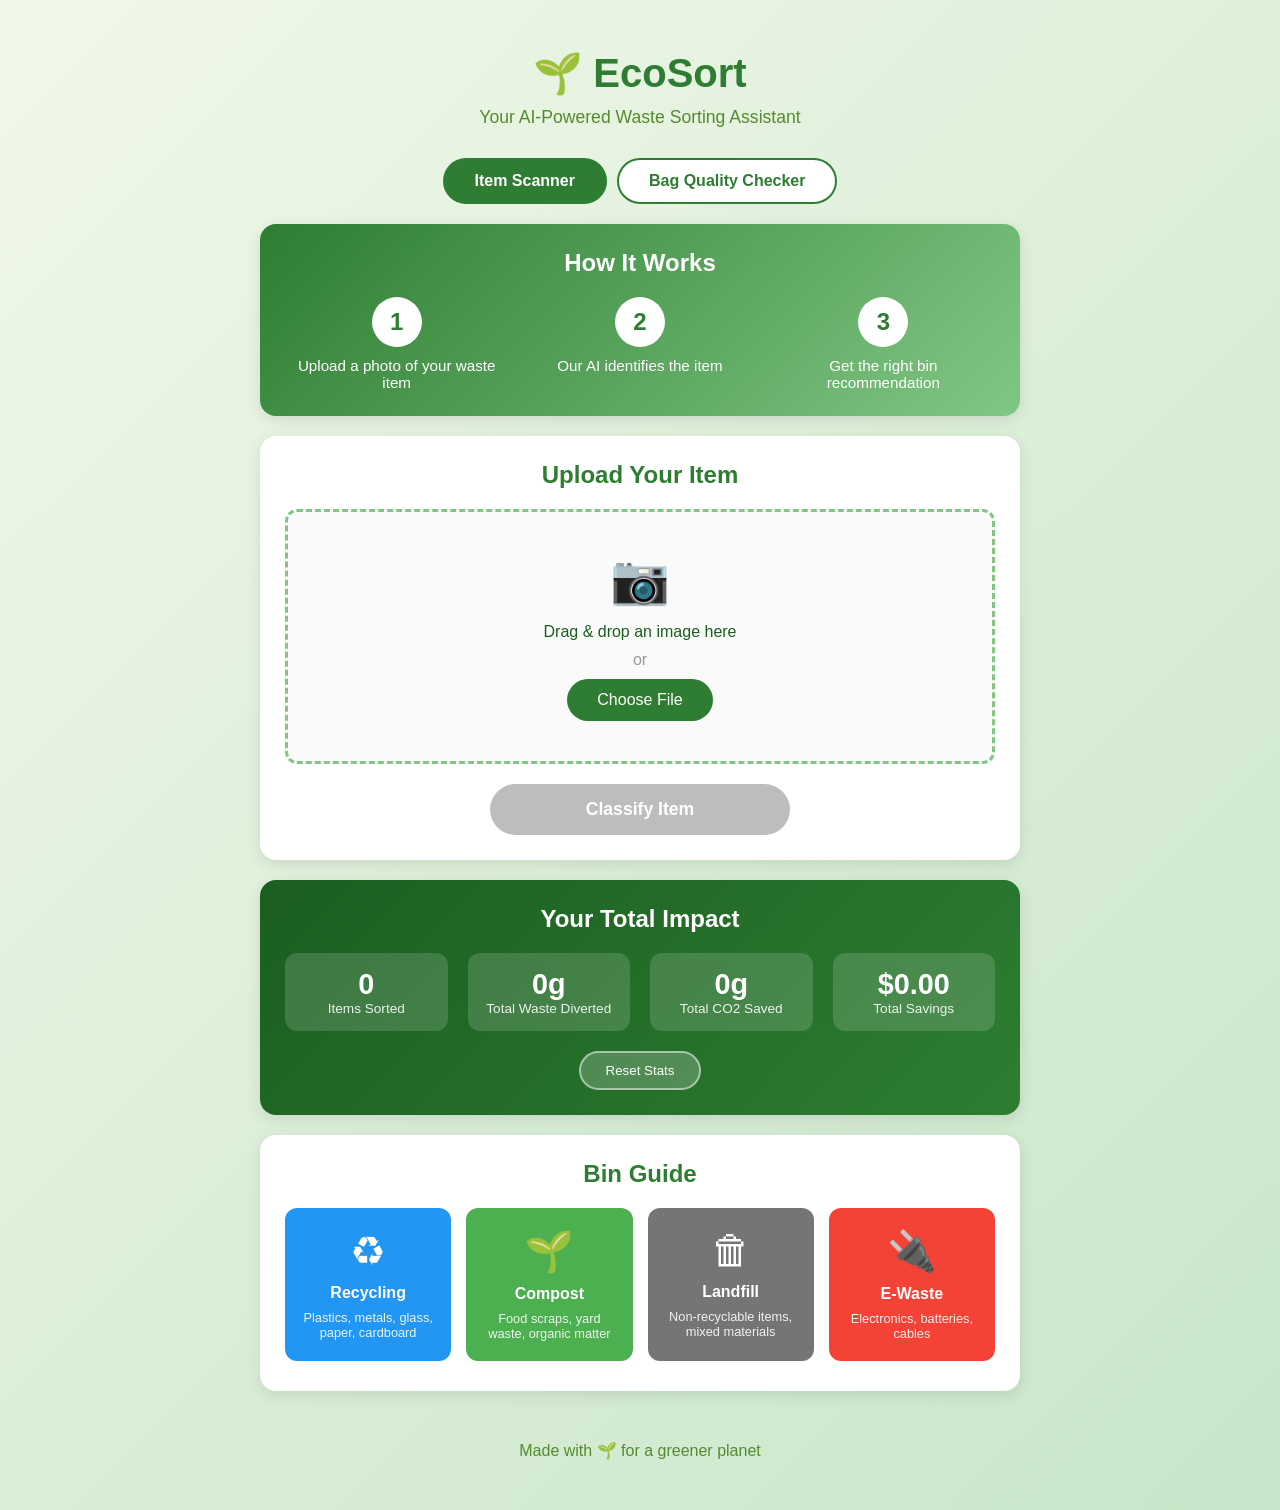
==== static/index.html @ 8c933e15 "Add project source" ====
<!DOCTYPE html>
<html lang="en">
<head>
    <meta charset="UTF-8">
    <meta name="viewport" content="width=device-width, initial-scale=1.0">
    <title>EcoSort - Waste Sorting Assistant</title>
    <link rel="stylesheet" href="/static/styles.css">
</head>
<body>
    <div class="container">
        <header>
            <div class="logo">
                <span class="leaf-icon">&#127793;</span>
                <h1>EcoSort</h1>
            </div>
            <p class="tagline">Your AI-Powered Waste Sorting Assistant</p>
        </header>

        <nav class="feature-tabs">
            <button class="tab-btn active" data-tab="item-scanner">Item Scanner</button>
            <button class="tab-btn" data-tab="bag-checker">Bag Quality Checker</button>
        </nav>

        <section class="intro">
            <h2>How It Works</h2>
            <div class="steps" id="itemScannerSteps">
                <div class="step">
                    <div class="step-number">1</div>
                    <p>Upload a photo of your waste item</p>
                </div>
                <div class="step">
                    <div class="step-number">2</div>
                    <p>Our AI identifies the item</p>
                </div>
                <div class="step">
                    <div class="step-number">3</div>
                    <p>Get the right bin recommendation</p>
                </div>
            </div>
            <div class="steps" id="bagCheckerSteps" style="display: none;">
                <div class="step">
                    <div class="step-number">1</div>
                    <p>Upload a photo of your filled bag</p>
                </div>
                <div class="step">
                    <div class="step-number">2</div>
                    <p>Select your bag color type</p>
                </div>
                <div class="step">
                    <div class="step-number">3</div>
                    <p>Get a quality score and feedback</p>
                </div>
            </div>
        </section>

        <section class="upload-section">
            <h2>Upload Your Item</h2>
            <div class="upload-area" id="dropZone">
                <div class="upload-content">
                    <div class="upload-icon">&#128247;</div>
                    <p>Drag & drop an image here</p>
                    <p class="or-text">or</p>
                    <label for="fileInput" class="file-label">Choose File</label>
                    <input type="file" id="fileInput" accept="image/*" hidden>
                </div>
                <div class="preview-container" id="previewContainer" style="display: none;">
                    <img id="imagePreview" alt="Preview">
                    <button class="remove-btn" id="removeBtn">&#10005;</button>
                </div>
            </div>
            <button class="classify-btn" id="classifyBtn" disabled>Classify Item</button>
            <div class="loading" id="loading">
                <div class="spinner"></div>
                <p>Analyzing your item...</p>
            </div>
        </section>

        <section class="results-section" id="resultsSection" style="display: none;">
            <h2>Classification Result</h2>
            <div class="result-card" id="resultCard">
                <div class="bin-icon" id="binIcon"></div>
                <h3 id="itemName">Plastic Bottle</h3>
                <div class="bin-recommendation" id="binRecommendation">
                    <span class="bin-label">Place in:</span>
                    <span class="bin-name" id="binName">Recycling</span>
                </div>
                <div class="confidence" id="confidenceLabel">Confidence: High</div>
            </div>

            <div class="sustainability-card">
                <h3>Your Environmental Impact</h3>
                <div class="impact-stats">
                    <div class="stat">
                        <div class="stat-icon">&#9851;</div>
                        <div class="stat-value" id="wasteSaved">0g</div>
                        <div class="stat-label">Waste Diverted</div>
                    </div>
                    <div class="stat">
                        <div class="stat-icon">&#127811;</div>
                        <div class="stat-value" id="co2Saved">0g</div>
                        <div class="stat-label">CO2 Saved</div>
                    </div>
                    <div class="stat">
                        <div class="stat-icon">&#128176;</div>
                        <div class="stat-value" id="moneySaved">$0.00</div>
                        <div class="stat-label">Money Saved</div>
                    </div>
                </div>
            </div>

            <button class="new-scan-btn" id="newScanBtn">Scan Another Item</button>
        </section>

        <section class="bag-checker-section" id="bagCheckerSection" style="display: none;">
            <h2>Bag Quality Checker</h2>
            <p class="section-subtitle">Upload a photo of your filled garbage bag to check if it's properly sorted</p>
            
            <div class="bag-type-selector">
                <label>Select your bag color:</label>
                <div class="bag-options">
                    <button class="bag-option active" data-bag="green">
                        <span class="bag-color-dot green"></span>
                        Green (Compost)
                    </button>
                    <button class="bag-option" data-bag="blue">
                        <span class="bag-color-dot blue"></span>
                        Blue (Recycling)
                    </button>
                    <button class="bag-option" data-bag="white">
                        <span class="bag-color-dot white"></span>
                        White (Landfill)
                    </button>
                </div>
            </div>

            <div class="upload-area" id="bagDropZone">
                <div class="upload-content" id="bagUploadContent">
                    <div class="upload-icon">&#128188;</div>
                    <p>Drag & drop a bag photo here</p>
                    <p class="or-text">or</p>
                    <label for="bagFileInput" class="file-label">Choose File</label>
                    <input type="file" id="bagFileInput" accept="image/*" hidden>
                </div>
                <div class="preview-container" id="bagPreviewContainer" style="display: none;">
                    <img id="bagImagePreview" alt="Bag Preview">
                    <button class="remove-btn" id="bagRemoveBtn">&#10005;</button>
                </div>
            </div>
            <button class="classify-btn bag-check-btn" id="checkBagBtn" disabled>Check Bag Quality</button>
            <div class="loading" id="bagLoading">
                <div class="spinner"></div>
                <p>Analyzing your bag...</p>
            </div>
        </section>

        <section class="bag-results-section" id="bagResultsSection" style="display: none;">
            <h2>Bag Quality Report</h2>
            
            <div class="score-card" id="scoreCard">
                <div class="score-circle" id="scoreCircle">
                    <span class="score-value" id="scoreValue">85</span>
                    <span class="score-label">Score</span>
                </div>
                <div class="grade-badge" id="gradeBadge">B</div>
                <div class="verdict" id="verdict">
                    <span class="verdict-icon" id="verdictIcon">&#10004;</span>
                    <span class="verdict-text" id="verdictText">Properly Sorted</span>
                </div>
            </div>

            <div class="analysis-card">
                <h3>Items Detected</h3>
                <div class="items-list" id="itemsDetected">
                    <span class="item-tag">Banana peel</span>
                    <span class="item-tag">Coffee grounds</span>
                </div>
            </div>

            <div class="issues-card" id="issuesCard" style="display: none;">
                <h3>Contamination Issues</h3>
                <ul class="issues-list" id="issuesList"></ul>
            </div>

            <div class="explanation-card">
                <h3>Analysis</h3>
                <p id="explanationText">Your compost bag looks well-sorted with proper organic waste.</p>
            </div>

            <div class="suggestions-card" id="suggestionsCard">
                <h3>Suggestions for Improvement</h3>
                <ul class="suggestions-list" id="suggestionsList"></ul>
            </div>

            <div class="confidence-notice" id="confidenceNotice">
                <span class="notice-icon">&#9888;</span>
                <span id="confidenceText">Confidence: Medium - Some items may not be clearly visible</span>
            </div>

            <div class="limitations-notice">
                <strong>Limitations:</strong> This analysis uses AI image recognition and may not detect all items. Results are based on generic recycling guidelines and may vary by location. Always check local recycling rules.
            </div>

            <button class="new-scan-btn" id="newBagCheckBtn">Check Another Bag</button>
        </section>

        <section class="total-impact-section">
            <h2>Your Total Impact</h2>
            <div class="total-stats">
                <div class="total-stat">
                    <div class="total-value" id="totalWaste">0</div>
                    <div class="total-label">Items Sorted</div>
                </div>
                <div class="total-stat">
                    <div class="total-value" id="totalWasteDiverted">0g</div>
                    <div class="total-label">Total Waste Diverted</div>
                </div>
                <div class="total-stat">
                    <div class="total-value" id="totalCo2">0g</div>
                    <div class="total-label">Total CO2 Saved</div>
                </div>
                <div class="total-stat">
                    <div class="total-value" id="totalMoney">$0.00</div>
                    <div class="total-label">Total Savings</div>
                </div>
            </div>
            <button class="reset-btn" id="resetBtn">Reset Stats</button>
        </section>

        <section class="bin-guide">
            <h2>Bin Guide</h2>
            <div class="bins">
                <div class="bin recycling">
                    <div class="bin-guide-icon">&#9851;</div>
                    <h4>Recycling</h4>
                    <p>Plastics, metals, glass, paper, cardboard</p>
                </div>
                <div class="bin compost">
                    <div class="bin-guide-icon">&#127793;</div>
                    <h4>Compost</h4>
                    <p>Food scraps, yard waste, organic matter</p>
                </div>
                <div class="bin landfill">
                    <div class="bin-guide-icon">&#128465;</div>
                    <h4>Landfill</h4>
                    <p>Non-recyclable items, mixed materials</p>
                </div>
                <div class="bin e-waste">
                    <div class="bin-guide-icon">&#128268;</div>
                    <h4>E-Waste</h4>
                    <p>Electronics, batteries, cables</p>
                </div>
            </div>
        </section>

        <footer>
            <p>Made with &#127793; for a greener planet</p>
        </footer>
    </div>

    <script src="/static/app.js"></script>
</body>
</html>
---- static/styles.css ----
* {
    margin: 0;
    padding: 0;
    box-sizing: border-box;
}

:root {
    --recycling-color: #2196F3;
    --compost-color: #4CAF50;
    --landfill-color: #757575;
    --ewaste-color: #F44336;
    --primary-green: #2E7D32;
    --light-green: #81C784;
    --bg-color: #F1F8E9;
    --card-bg: #FFFFFF;
    --text-dark: #1B5E20;
    --text-light: #558B2F;
}

body {
    font-family: 'Segoe UI', Tahoma, Geneva, Verdana, sans-serif;
    background: linear-gradient(135deg, var(--bg-color) 0%, #C8E6C9 100%);
    min-height: 100vh;
    color: var(--text-dark);
}

.container {
    max-width: 800px;
    margin: 0 auto;
    padding: 20px;
}

header {
    text-align: center;
    padding: 30px 0;
}

.logo {
    display: flex;
    align-items: center;
    justify-content: center;
    gap: 10px;
}

.leaf-icon {
    font-size: 2.5rem;
}

h1 {
    font-size: 2.5rem;
    color: var(--primary-green);
}

.tagline {
    color: var(--text-light);
    margin-top: 10px;
    font-size: 1.1rem;
}

section {
    background: var(--card-bg);
    border-radius: 16px;
    padding: 25px;
    margin-bottom: 20px;
    box-shadow: 0 4px 15px rgba(0, 0, 0, 0.1);
}

h2 {
    color: var(--primary-green);
    margin-bottom: 20px;
    text-align: center;
}

.intro {
    background: linear-gradient(135deg, var(--primary-green), var(--light-green));
    color: white;
}

.intro h2 {
    color: white;
}

.steps {
    display: flex;
    justify-content: space-around;
    flex-wrap: wrap;
    gap: 20px;
}

.step {
    text-align: center;
    flex: 1;
    min-width: 120px;
}

.step-number {
    width: 50px;
    height: 50px;
    background: white;
    color: var(--primary-green);
    border-radius: 50%;
    display: flex;
    align-items: center;
    justify-content: center;
    font-size: 1.5rem;
    font-weight: bold;
    margin: 0 auto 10px;
}

.step p {
    font-size: 0.95rem;
}

.upload-area {
    border: 3px dashed var(--light-green);
    border-radius: 12px;
    padding: 40px;
    text-align: center;
    transition: all 0.3s ease;
    cursor: pointer;
    background: #FAFAFA;
    position: relative;
    min-height: 200px;
    display: flex;
    align-items: center;
    justify-content: center;
}

.upload-area:hover,
.upload-area.dragover {
    border-color: var(--primary-green);
    background: #E8F5E9;
}

.upload-content {
    display: flex;
    flex-direction: column;
    align-items: center;
}

.upload-icon {
    font-size: 3rem;
    margin-bottom: 15px;
}

.or-text {
    color: #999;
    margin: 10px 0;
}

.file-label {
    background: var(--primary-green);
    color: white;
    padding: 12px 30px;
    border-radius: 25px;
    cursor: pointer;
    font-weight: 500;
    transition: background 0.3s ease;
}

.file-label:hover {
    background: var(--text-dark);
}

.preview-container {
    position: relative;
    width: 100%;
    max-width: 300px;
}

.preview-container img {
    width: 100%;
    max-height: 250px;
    object-fit: contain;
    border-radius: 8px;
}

.remove-btn {
    position: absolute;
    top: -10px;
    right: -10px;
    width: 30px;
    height: 30px;
    background: var(--ewaste-color);
    color: white;
    border: none;
    border-radius: 50%;
    cursor: pointer;
    font-size: 1rem;
    display: flex;
    align-items: center;
    justify-content: center;
    transition: transform 0.2s ease;
}

.remove-btn:hover {
    transform: scale(1.1);
}

.classify-btn {
    display: block;
    width: 100%;
    max-width: 300px;
    margin: 20px auto 0;
    padding: 15px 30px;
    background: var(--primary-green);
    color: white;
    border: none;
    border-radius: 30px;
    font-size: 1.1rem;
    font-weight: 600;
    cursor: pointer;
    transition: all 0.3s ease;
}

.classify-btn:hover:not(:disabled) {
    background: var(--text-dark);
    transform: translateY(-2px);
    box-shadow: 0 4px 15px rgba(46, 125, 50, 0.3);
}

.classify-btn:disabled {
    background: #BDBDBD;
    cursor: not-allowed;
}

.loading {
    display: none;
    text-align: center;
    padding: 20px;
}

.loading.active {
    display: block;
}

.spinner {
    width: 50px;
    height: 50px;
    border: 4px solid #E8F5E9;
    border-top: 4px solid var(--primary-green);
    border-radius: 50%;
    margin: 0 auto 15px;
    animation: spin 1s linear infinite;
}

@keyframes spin {
    0% { transform: rotate(0deg); }
    100% { transform: rotate(360deg); }
}

.result-card {
    text-align: center;
    padding: 30px;
    border-radius: 12px;
    margin-bottom: 20px;
    transition: all 0.3s ease;
}

.result-card.recycling {
    background: linear-gradient(135deg, #E3F2FD, #BBDEFB);
    border: 2px solid var(--recycling-color);
}

.result-card.compost {
    background: linear-gradient(135deg, #E8F5E9, #C8E6C9);
    border: 2px solid var(--compost-color);
}

.result-card.landfill {
    background: linear-gradient(135deg, #FAFAFA, #EEEEEE);
    border: 2px solid var(--landfill-color);
}

.result-card.e-waste {
    background: linear-gradient(135deg, #FFEBEE, #FFCDD2);
    border: 2px solid var(--ewaste-color);
}

.bin-icon {
    font-size: 4rem;
    margin-bottom: 15px;
}

.result-card h3 {
    font-size: 1.5rem;
    margin-bottom: 15px;
    text-transform: capitalize;
}

.bin-recommendation {
    display: flex;
    align-items: center;
    justify-content: center;
    gap: 10px;
    font-size: 1.2rem;
}

.bin-label {
    color: #666;
}

.bin-name {
    font-weight: bold;
    padding: 5px 15px;
    border-radius: 20px;
    color: white;
}

.bin-name.recycling { background: var(--recycling-color); }
.bin-name.compost { background: var(--compost-color); }
.bin-name.landfill { background: var(--landfill-color); }
.bin-name.e-waste { background: var(--ewaste-color); }

.confidence {
    margin-top: 15px;
    color: #666;
    font-size: 0.9rem;
}

.sustainability-card {
    background: linear-gradient(135deg, #E8F5E9, #C8E6C9);
    border-radius: 12px;
    padding: 25px;
}

.sustainability-card h3 {
    color: var(--primary-green);
    margin-bottom: 20px;
    text-align: center;
}

.impact-stats {
    display: flex;
    justify-content: space-around;
    flex-wrap: wrap;
    gap: 15px;
}

.stat {
    text-align: center;
    flex: 1;
    min-width: 100px;
}

.stat-icon {
    font-size: 2rem;
    margin-bottom: 10px;
}

.stat-value {
    font-size: 1.5rem;
    font-weight: bold;
    color: var(--primary-green);
}

.stat-label {
    font-size: 0.85rem;
    color: #666;
}

.new-scan-btn {
    display: block;
    width: 100%;
    max-width: 300px;
    margin: 20px auto 0;
    padding: 15px 30px;
    background: var(--light-green);
    color: white;
    border: none;
    border-radius: 30px;
    font-size: 1rem;
    font-weight: 600;
    cursor: pointer;
    transition: all 0.3s ease;
}

.new-scan-btn:hover {
    background: var(--primary-green);
}

.total-impact-section {
    background: linear-gradient(135deg, var(--text-dark), var(--primary-green));
    color: white;
}

.total-impact-section h2 {
    color: white;
}

.total-stats {
    display: grid;
    grid-template-columns: repeat(auto-fit, minmax(120px, 1fr));
    gap: 20px;
    margin-bottom: 20px;
}

.total-stat {
    text-align: center;
    padding: 15px;
    background: rgba(255, 255, 255, 0.15);
    border-radius: 12px;
}

.total-value {
    font-size: 1.8rem;
    font-weight: bold;
}

.total-label {
    font-size: 0.85rem;
    opacity: 0.9;
}

.reset-btn {
    display: block;
    margin: 0 auto;
    padding: 10px 25px;
    background: rgba(255, 255, 255, 0.2);
    color: white;
    border: 2px solid rgba(255, 255, 255, 0.5);
    border-radius: 20px;
    cursor: pointer;
    transition: all 0.3s ease;
}

.reset-btn:hover {
    background: rgba(255, 255, 255, 0.3);
    border-color: white;
}

.bin-guide {
    padding-bottom: 30px;
}

.bins {
    display: grid;
    grid-template-columns: repeat(auto-fit, minmax(150px, 1fr));
    gap: 15px;
}

.bin {
    text-align: center;
    padding: 20px 15px;
    border-radius: 12px;
    color: white;
}

.bin.recycling { background: var(--recycling-color); }
.bin.compost { background: var(--compost-color); }
.bin.landfill { background: var(--landfill-color); }
.bin.e-waste { background: var(--ewaste-color); }

.bin-guide-icon {
    font-size: 2.5rem;
    margin-bottom: 10px;
}

.bin h4 {
    margin-bottom: 8px;
}

.bin p {
    font-size: 0.8rem;
    opacity: 0.9;
}

footer {
    text-align: center;
    padding: 30px;
    color: var(--text-light);
}

@media (max-width: 600px) {
    .container {
        padding: 15px;
    }
    
    h1 {
        font-size: 2rem;
    }
    
    .steps {
        flex-direction: column;
    }
    
    .upload-area {
        padding: 30px 20px;
    }
    
    .impact-stats {
        flex-direction: column;
    }
    
    .stat {
        padding: 15px;
        background: rgba(255, 255, 255, 0.5);
        border-radius: 10px;
    }
    
    .bins {
        grid-template-columns: repeat(2, 1fr);
    }
}

.error-message {
    background: #FFEBEE;
    color: var(--ewaste-color);
    padding: 15px;
    border-radius: 8px;
    text-align: center;
    margin-top: 15px;
    display: none;
}

.error-message.active {
    display: block;
}

.feature-tabs {
    display: flex;
    justify-content: center;
    gap: 10px;
    margin-bottom: 20px;
}

.tab-btn {
    padding: 12px 30px;
    border: 2px solid var(--primary-green);
    background: white;
    color: var(--primary-green);
    border-radius: 30px;
    font-size: 1rem;
    font-weight: 600;
    cursor: pointer;
    transition: all 0.3s ease;
}

.tab-btn:hover {
    background: #E8F5E9;
}

.tab-btn.active {
    background: var(--primary-green);
    color: white;
}

.section-subtitle {
    text-align: center;
    color: #666;
    margin-bottom: 20px;
}

.bag-checker-section {
    background: var(--card-bg);
}

.bag-type-selector {
    text-align: center;
    margin-bottom: 25px;
}

.bag-type-selector label {
    display: block;
    margin-bottom: 15px;
    font-weight: 600;
    color: var(--text-dark);
}

.bag-options {
    display: flex;
    justify-content: center;
    gap: 10px;
    flex-wrap: wrap;
}

.bag-option {
    display: flex;
    align-items: center;
    gap: 8px;
    padding: 10px 20px;
    border: 2px solid #DDD;
    background: white;
    border-radius: 25px;
    cursor: pointer;
    transition: all 0.3s ease;
    font-size: 0.9rem;
}

.bag-option:hover {
    border-color: #AAA;
}

.bag-option.active {
    border-color: var(--primary-green);
    background: #E8F5E9;
}

.bag-color-dot {
    width: 16px;
    height: 16px;
    border-radius: 50%;
    border: 1px solid #999;
}

.bag-color-dot.green { background: var(--compost-color); }
.bag-color-dot.blue { background: var(--recycling-color); }
.bag-color-dot.white { background: #FAFAFA; }

.bag-results-section {
    background: var(--card-bg);
}

.score-card {
    text-align: center;
    padding: 30px;
    background: linear-gradient(135deg, #E8F5E9, #C8E6C9);
    border-radius: 12px;
    margin-bottom: 20px;
}

.score-circle {
    width: 120px;
    height: 120px;
    border-radius: 50%;
    background: white;
    display: flex;
    flex-direction: column;
    align-items: center;
    justify-content: center;
    margin: 0 auto 15px;
    box-shadow: 0 4px 15px rgba(0, 0, 0, 0.1);
}

.score-value {
    font-size: 2.5rem;
    font-weight: bold;
    color: var(--primary-green);
}

.score-label {
    font-size: 0.8rem;
    color: #666;
}

.score-card.grade-a .score-circle { border: 4px solid var(--compost-color); }
.score-card.grade-b .score-circle { border: 4px solid var(--recycling-color); }
.score-card.grade-c .score-circle { border: 4px solid #FFC107; }
.score-card.grade-d .score-circle { border: 4px solid #FF9800; }
.score-card.grade-f .score-circle { border: 4px solid var(--ewaste-color); }

.grade-badge {
    display: inline-block;
    font-size: 2rem;
    font-weight: bold;
    padding: 10px 30px;
    border-radius: 10px;
    margin-bottom: 15px;
    color: white;
}

.score-card.grade-a .grade-badge { background: var(--compost-color); }
.score-card.grade-b .grade-badge { background: var(--recycling-color); }
.score-card.grade-c .grade-badge { background: #FFC107; color: #333; }
.score-card.grade-d .grade-badge { background: #FF9800; }
.score-card.grade-f .grade-badge { background: var(--ewaste-color); }

.verdict {
    display: flex;
    align-items: center;
    justify-content: center;
    gap: 10px;
    font-size: 1.2rem;
    font-weight: 600;
}

.verdict-icon {
    font-size: 1.5rem;
}

.verdict.pass { color: var(--compost-color); }
.verdict.fail { color: var(--ewaste-color); }

.analysis-card,
.issues-card,
.explanation-card,
.suggestions-card {
    background: #FAFAFA;
    border-radius: 12px;
    padding: 20px;
    margin-bottom: 15px;
}

.analysis-card h3,
.issues-card h3,
.explanation-card h3,
.suggestions-card h3 {
    color: var(--primary-green);
    margin-bottom: 15px;
    font-size: 1.1rem;
}

.items-list {
    display: flex;
    flex-wrap: wrap;
    gap: 8px;
}

.item-tag {
    background: var(--light-green);
    color: white;
    padding: 5px 15px;
    border-radius: 20px;
    font-size: 0.9rem;
}

.issues-card {
    background: #FFEBEE;
}

.issues-card h3 {
    color: var(--ewaste-color);
}

.issues-list,
.suggestions-list {
    padding-left: 20px;
}

.issues-list li {
    color: var(--ewaste-color);
    margin-bottom: 8px;
}

.suggestions-list li {
    color: var(--text-dark);
    margin-bottom: 8px;
}

.confidence-notice {
    display: flex;
    align-items: center;
    gap: 10px;
    background: #FFF3E0;
    padding: 12px 20px;
    border-radius: 8px;
    margin-bottom: 15px;
    font-size: 0.9rem;
    color: #E65100;
}

.notice-icon {
    font-size: 1.2rem;
}

.limitations-notice {
    background: #F5F5F5;
    padding: 15px;
    border-radius: 8px;
    font-size: 0.85rem;
    color: #666;
    margin-bottom: 20px;
    border-left: 4px solid #BDBDBD;
}

@media (max-width: 600px) {
    .feature-tabs {
        flex-direction: column;
        align-items: stretch;
    }
    
    .tab-btn {
        width: 100%;
    }
    
    .bag-options {
        flex-direction: column;
        align-items: stretch;
    }
    
    .bag-option {
        justify-content: center;
    }
    
    .score-circle {
        width: 100px;
        height: 100px;
    }
    
    .score-value {
        font-size: 2rem;
    }
}
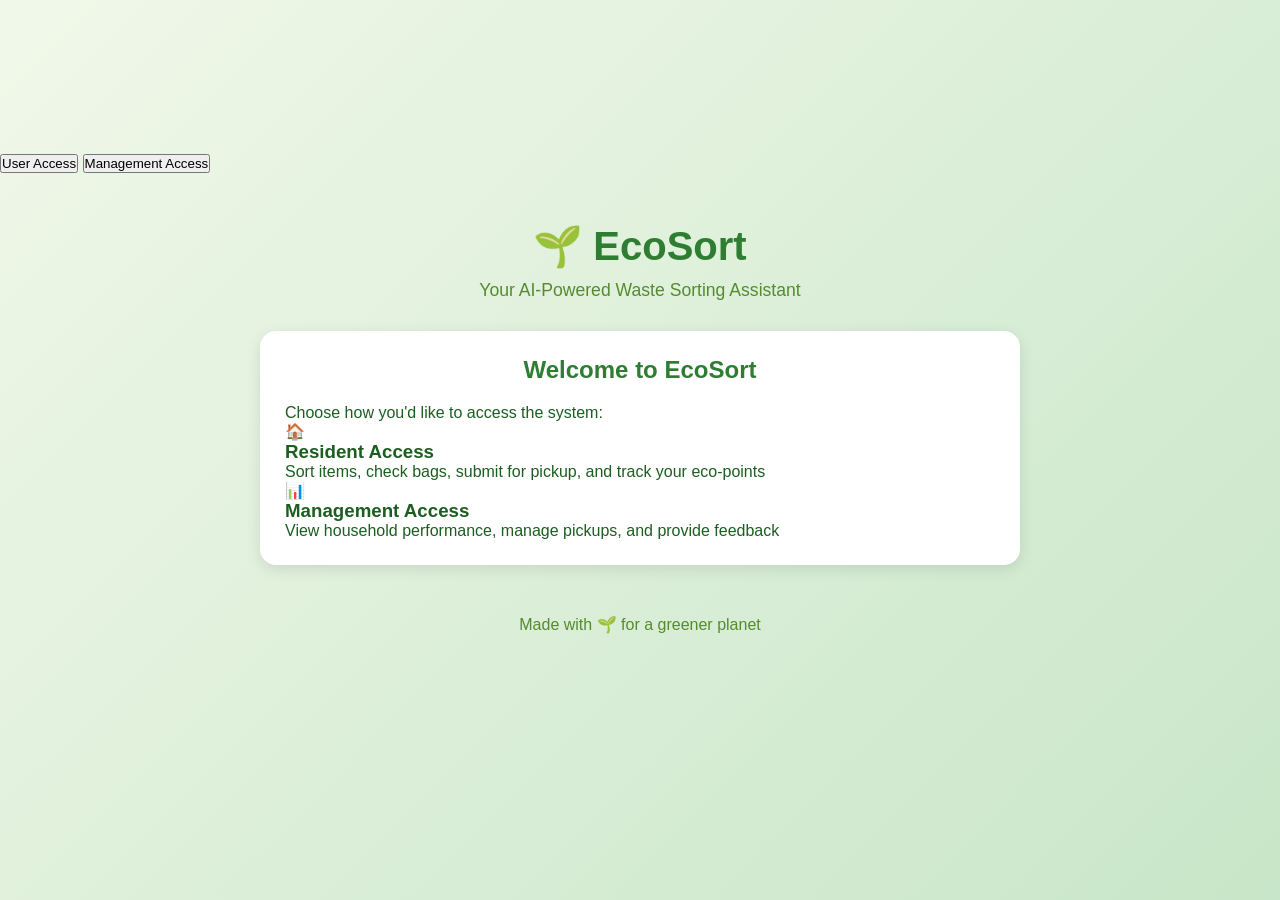
==== commit 0bcbbb24: "Restore final EcoSort app with secure management login" ====
--- a/static/index.html
+++ b/static/index.html
@@ -4,9 +4,16 @@
     <meta charset="UTF-8">
     <meta name="viewport" content="width=device-width, initial-scale=1.0">
     <title>EcoSort - Waste Sorting Assistant</title>
+    <link rel="stylesheet" href="https://fonts.googleapis.com/css2?family=Inter:wght@400;500;600;700;800&display=swap">
     <link rel="stylesheet" href="/static/styles.css">
 </head>
 <body>
+    <canvas id="bgCanvas" aria-hidden="true"></canvas>
+    <div class="access-bar">
+        <button class="access-btn user-access" id="userAccessBtn">User Access</button>
+        <button class="access-btn mgmt-access" id="mgmtAccessBtn">Management Access</button>
+    </div>
+
     <div class="container">
         <header>
             <div class="logo">
@@ -16,241 +23,544 @@
             <p class="tagline">Your AI-Powered Waste Sorting Assistant</p>
         </header>
 
-        <nav class="feature-tabs">
-            <button class="tab-btn active" data-tab="item-scanner">Item Scanner</button>
-            <button class="tab-btn" data-tab="bag-checker">Bag Quality Checker</button>
-        </nav>
-
-        <section class="intro">
-            <h2>How It Works</h2>
-            <div class="steps" id="itemScannerSteps">
-                <div class="step">
-                    <div class="step-number">1</div>
-                    <p>Upload a photo of your waste item</p>
-                </div>
-                <div class="step">
-                    <div class="step-number">2</div>
-                    <p>Our AI identifies the item</p>
-                </div>
-                <div class="step">
-                    <div class="step-number">3</div>
-                    <p>Get the right bin recommendation</p>
-                </div>
-            </div>
-            <div class="steps" id="bagCheckerSteps" style="display: none;">
-                <div class="step">
-                    <div class="step-number">1</div>
-                    <p>Upload a photo of your filled bag</p>
-                </div>
-                <div class="step">
-                    <div class="step-number">2</div>
-                    <p>Select your bag color type</p>
-                </div>
-                <div class="step">
-                    <div class="step-number">3</div>
-                    <p>Get a quality score and feedback</p>
-                </div>
-            </div>
-        </section>
-
-        <section class="upload-section">
-            <h2>Upload Your Item</h2>
-            <div class="upload-area" id="dropZone">
-                <div class="upload-content">
-                    <div class="upload-icon">&#128247;</div>
-                    <p>Drag & drop an image here</p>
-                    <p class="or-text">or</p>
-                    <label for="fileInput" class="file-label">Choose File</label>
-                    <input type="file" id="fileInput" accept="image/*" hidden>
-                </div>
-                <div class="preview-container" id="previewContainer" style="display: none;">
-                    <img id="imagePreview" alt="Preview">
-                    <button class="remove-btn" id="removeBtn">&#10005;</button>
-                </div>
-            </div>
-            <button class="classify-btn" id="classifyBtn" disabled>Classify Item</button>
-            <div class="loading" id="loading">
-                <div class="spinner"></div>
-                <p>Analyzing your item...</p>
-            </div>
-        </section>
-
-        <section class="results-section" id="resultsSection" style="display: none;">
-            <h2>Classification Result</h2>
-            <div class="result-card" id="resultCard">
-                <div class="bin-icon" id="binIcon"></div>
-                <h3 id="itemName">Plastic Bottle</h3>
-                <div class="bin-recommendation" id="binRecommendation">
-                    <span class="bin-label">Place in:</span>
-                    <span class="bin-name" id="binName">Recycling</span>
-                </div>
-                <div class="confidence" id="confidenceLabel">Confidence: High</div>
-            </div>
-
-            <div class="sustainability-card">
-                <h3>Your Environmental Impact</h3>
-                <div class="impact-stats">
-                    <div class="stat">
-                        <div class="stat-icon">&#9851;</div>
-                        <div class="stat-value" id="wasteSaved">0g</div>
-                        <div class="stat-label">Waste Diverted</div>
-                    </div>
-                    <div class="stat">
-                        <div class="stat-icon">&#127811;</div>
-                        <div class="stat-value" id="co2Saved">0g</div>
-                        <div class="stat-label">CO2 Saved</div>
-                    </div>
-                    <div class="stat">
-                        <div class="stat-icon">&#128176;</div>
-                        <div class="stat-value" id="moneySaved">$0.00</div>
-                        <div class="stat-label">Money Saved</div>
-                    </div>
-                </div>
-            </div>
-
-            <button class="new-scan-btn" id="newScanBtn">Scan Another Item</button>
-        </section>
-
-        <section class="bag-checker-section" id="bagCheckerSection" style="display: none;">
-            <h2>Bag Quality Checker</h2>
-            <p class="section-subtitle">Upload a photo of your filled garbage bag to check if it's properly sorted</p>
-            
-            <div class="bag-type-selector">
-                <label>Select your bag color:</label>
-                <div class="bag-options">
-                    <button class="bag-option active" data-bag="green">
-                        <span class="bag-color-dot green"></span>
-                        Green (Compost)
+        <div id="landingView">
+            <section class="welcome-section">
+                <h2>Welcome to EcoSort</h2>
+                <p>Choose how you'd like to access the system:</p>
+                <div class="access-options">
+                    <div class="access-card" id="userCardBtn">
+                        <div class="access-icon">&#127968;</div>
+                        <h3>Resident Access</h3>
+                        <p>Sort items, check bags, submit for pickup, and track your eco-points</p>
+                    </div>
+                    <div class="access-card" id="mgmtCardBtn">
+                        <div class="access-icon">&#128202;</div>
+                        <h3>Management Access</h3>
+                        <p>View household performance, manage pickups, and provide feedback</p>
+                    </div>
+                </div>
+            </section>
+        </div>
+
+        <div id="userLoginView" style="display: none;">
+            <section class="login-section">
+                <h2>Resident Registration</h2>
+                <p class="section-subtitle">Enter your details to access your dashboard</p>
+                <form id="userLoginForm" class="login-form">
+                    <div class="form-group">
+                        <label for="userName">Your Name</label>
+                        <input type="text" id="userName" placeholder="Enter your name" required>
+                    </div>
+                    <div class="form-group">
+                        <label for="houseNumber">House Number</label>
+                        <input type="text" id="houseNumber" placeholder="e.g., 123 or 45A" required>
+                    </div>
+                    <button type="submit" class="submit-btn">Enter Dashboard</button>
+                </form>
+                <button class="back-btn" id="userBackBtn">Back</button>
+            </section>
+        </div>
+
+        <div id="mgmtLoginView" style="display: none;">
+            <section class="login-section">
+                <h2>Management Login</h2>
+                <p class="section-subtitle">Enter your credentials</p>
+                <form id="mgmtLoginForm" class="login-form">
+                    <div class="form-group">
+                        <label for="mgmtId">ID</label>
+                        <input type="text" id="mgmtId" placeholder="Enter ID" required>
+                    </div>
+                    <div class="form-group">
+                        <label for="mgmtKey">Key</label>
+                        <input type="password" id="mgmtKey" placeholder="Enter Key" required>
+                    </div>
+                    <button type="submit" class="submit-btn">Login</button>
+                    <p class="demo-hint">Management credentials are required.</p>
+                </form>
+                <button class="back-btn" id="mgmtBackBtn">Back</button>
+            </section>
+        </div>
+
+        <div id="userDashboard" style="display: none;">
+            <section class="user-header">
+                <div class="user-info">
+                    <h2>Welcome, <span id="userDisplayName">Resident</span>!</h2>
+                    <p>House #<span id="userDisplayHouse">123</span></p>
+                </div>
+                <div class="points-display">
+                    <span class="points-value" id="userPoints">0</span>
+                    <span class="points-label">Eco-Points</span>
+                    <div class="points-impact">
+                        <div class="impact-chip">
+                            <span class="impact-icon">&#127794;</span>
+                            <span class="impact-text"><span id="treeCredits">0</span> trees planted</span>
+                        </div>
+                        <div class="impact-chip">
+                            <span class="impact-icon">&#129365;</span>
+                            <span class="impact-text"><span id="farmCredits">0</span> local credits</span>
+                        </div>
+                        <div class="impact-chip">
+                            <span class="impact-icon">&#9851;</span>
+                            <span class="impact-text"><span id="co2Credits">0</span> kg CO2</span>
+                        </div>
+                    </div>
+                    <button class="redeem-btn" id="redeemBtn">Redeem</button>
+                </div>
+                <button class="logout-btn" id="userLogout">Logout</button>
+            </section>
+
+            <section class="weekly-summary">
+                <h3>This Week's Summary</h3>
+                <div class="summary-stats">
+                    <div class="summary-stat">
+                        <div class="summary-value" id="weeklyBags">0</div>
+                        <div class="summary-label">Bags Submitted</div>
+                    </div>
+                    <div class="summary-stat">
+                        <div class="summary-value" id="weeklyScore">--</div>
+                        <div class="summary-label">Avg Score</div>
+                    </div>
+                </div>
+                <div class="pickup-schedule">
+                    <h4>Pickup Schedule</h4>
+                    <div class="schedule-days" id="scheduleDisplay"></div>
+                </div>
+            </section>
+
+            <div class="feedback-section" id="feedbackSection" style="display: none;">
+                <h3>Management Feedback</h3>
+                <div id="feedbackList"></div>
+            </div>
+
+            <nav class="feature-tabs user-tabs">
+                <button class="tab-btn active" data-tab="item-scanner">Item Scanner</button>
+                <button class="tab-btn" data-tab="bag-checker">Bag Submission</button>
+            </nav>
+
+            <section class="intro">
+                <h2>How It Works</h2>
+                <div class="steps" id="itemScannerSteps">
+                    <div class="step">
+                        <div class="step-number">1</div>
+                        <p>Upload a photo of your waste item</p>
+                    </div>
+                    <div class="step">
+                        <div class="step-number">2</div>
+                        <p>Our AI identifies the item</p>
+                    </div>
+                    <div class="step">
+                        <div class="step-number">3</div>
+                        <p>Get the right bin recommendation</p>
+                    </div>
+                </div>
+                <div class="steps" id="bagCheckerSteps" style="display: none;">
+                    <div class="step">
+                        <div class="step-number">1</div>
+                        <p>Upload a photo of your filled bag</p>
+                    </div>
+                    <div class="step">
+                        <div class="step-number">2</div>
+                        <p>Select your bag color type</p>
+                    </div>
+                    <div class="step">
+                        <div class="step-number">3</div>
+                        <p>Save each score and submit all bags together</p>
+                    </div>
+                </div>
+            </section>
+
+            <section class="upload-section" id="itemScannerSection">
+                <h2>Upload Your Item</h2>
+                <div class="upload-area" id="dropZone">
+                    <div class="upload-content">
+                        <div class="upload-icon">&#128247;</div>
+                        <p>Drag & drop an image here</p>
+                        <p class="or-text">or</p>
+                        <label for="fileInput" class="file-label">Add Photo</label>
+                        <input type="file" id="fileInput" accept="image/*" capture="environment" hidden>
+                    </div>
+                    <div class="preview-container" id="previewContainer" style="display: none;">
+                        <img id="imagePreview" alt="Preview">
+                        <button class="remove-btn" id="removeBtn">&#10005;</button>
+                    </div>
+                </div>
+                <button class="classify-btn" id="classifyBtn" disabled>Classify Item</button>
+                <div class="loading" id="loading">
+                    <div class="spinner"></div>
+                    <p>Analyzing your item...</p>
+                </div>
+            </section>
+
+            <section class="results-section" id="resultsSection" style="display: none;">
+                <h2>Classification Result</h2>
+                <div class="result-card" id="resultCard">
+                    <div class="bin-icon" id="binIcon"></div>
+                    <h3 id="itemName">Plastic Bottle</h3>
+                    <div class="bin-recommendation" id="binRecommendation">
+                        <span class="bin-label">Place in:</span>
+                        <span class="bin-name" id="binName">Recycling</span>
+                    </div>
+                    <div class="confidence" id="confidenceLabel">Confidence: High</div>
+                </div>
+
+                <div class="sustainability-card">
+                    <h3>Your Environmental Impact</h3>
+                    <div class="impact-stats">
+                        <div class="stat">
+                            <div class="stat-icon">&#9851;</div>
+                            <div class="stat-value" id="wasteSaved">0g</div>
+                            <div class="stat-label">Waste Diverted</div>
+                        </div>
+                        <div class="stat">
+                            <div class="stat-icon">&#127811;</div>
+                            <div class="stat-value" id="co2Saved">0g</div>
+                            <div class="stat-label">CO2 Saved</div>
+                        </div>
+                        <div class="stat">
+                            <div class="stat-icon">&#128176;</div>
+                            <div class="stat-value" id="moneySaved">$0.00</div>
+                            <div class="stat-label">Money Saved</div>
+                        </div>
+                    </div>
+                </div>
+
+                <button class="new-scan-btn" id="newScanBtn">Scan Another Item</button>
+            </section>
+
+            <section class="bag-checker-section" id="bagCheckerSection" style="display: none;">
+                <h2>Check Bags for Submission</h2>
+                <p class="section-subtitle">Scan each bag, review the score, then submit them together</p>
+                
+                <div class="bag-type-selector">
+                    <label>Select your bag color:</label>
+                    <div class="bag-options">
+                        <button class="bag-option active" data-bag="green">
+                            <span class="bag-color-dot green"></span>
+                            Green (Compost)
+                        </button>
+                        <button class="bag-option" data-bag="blue">
+                            <span class="bag-color-dot blue"></span>
+                            Blue (Recycling)
+                        </button>
+                        <button class="bag-option" data-bag="white">
+                            <span class="bag-color-dot white"></span>
+                            White (Waste)
+                        </button>
+                    </div>
+                </div>
+
+                <div class="upload-area" id="bagDropZone">
+                    <div class="upload-content" id="bagUploadContent">
+                        <div class="upload-icon">&#128188;</div>
+                        <p>Drag & drop a bag photo here</p>
+                        <p class="or-text">or</p>
+                        <label for="bagFileInput" class="file-label">Add Photo</label>
+                        <input type="file" id="bagFileInput" accept="image/*" capture="environment" hidden>
+                    </div>
+                    <div class="preview-container" id="bagPreviewContainer" style="display: none;">
+                        <img id="bagImagePreview" alt="Bag Preview">
+                        <button class="remove-btn" id="bagRemoveBtn">&#10005;</button>
+                    </div>
+                </div>
+                <button class="classify-btn bag-check-btn" id="checkBagBtn" disabled>Check Bag for Submission</button>
+                <div class="loading" id="bagLoading">
+                    <div class="spinner"></div>
+                    <p>Analyzing your bag...</p>
+                </div>
+            </section>
+
+            <section class="bag-results-section" id="bagResultsSection" style="display: none;">
+                <h2>Bag Quality Report</h2>
+                
+                <div class="score-card" id="scoreCard">
+                    <div class="score-circle" id="scoreCircle">
+                        <span class="score-value" id="scoreValue">85</span>
+                        <span class="score-label">Score</span>
+                    </div>
+                    <div class="grade-badge" id="gradeBadge">B</div>
+                    <div class="verdict" id="verdict">
+                        <span class="verdict-icon" id="verdictIcon">&#10004;</span>
+                        <span class="verdict-text" id="verdictText">Properly Sorted</span>
+                    </div>
+                </div>
+
+                <div class="analysis-card">
+                    <h3>Items Detected</h3>
+                    <div class="items-list" id="itemsDetected"></div>
+                </div>
+
+                <div class="issues-card" id="issuesCard" style="display: none;">
+                    <h3>Contamination Issues</h3>
+                    <ul class="issues-list" id="issuesList"></ul>
+                </div>
+
+                <div class="explanation-card">
+                    <h3>Analysis</h3>
+                    <p id="explanationText"></p>
+                </div>
+
+                <div class="suggestions-card" id="suggestionsCard">
+                    <h3>Suggestions for Improvement</h3>
+                    <ul class="suggestions-list" id="suggestionsList"></ul>
+                </div>
+
+                <div class="confidence-notice" id="confidenceNotice">
+                    <span class="notice-icon">&#9888;</span>
+                    <span id="confidenceText">Confidence: Medium</span>
+                </div>
+
+                <div class="limitations-notice">
+                    <strong>Limitations:</strong> This analysis uses AI image recognition and may not detect all items. Results are based on generic recycling guidelines.
+                </div>
+
+                <button class="new-scan-btn" id="newBagCheckBtn">Save Bag & Scan Next</button>
+            </section>
+            <section class="bag-queue-section" id="bagQueueSection" style="display: none;">
+                <h2>Submission Queue</h2>
+                <p class="section-subtitle">Review your scanned bags before final submission.</p>
+                <div class="bag-queue-list" id="bagQueueList"></div>
+                <button class="classify-btn submit-batch-btn" id="submitBatchBtn" disabled>Submit Bags (0)</button>
+            </section>
+
+            <section class="bin-guide">
+                <h2>Bin Guide</h2>
+                <div class="bins">
+                    <div class="bin recycling">
+                        <div class="bin-guide-icon">&#9851;</div>
+                        <h4>Recycling</h4>
+                        <p>Plastics, metals, glass, paper, cardboard</p>
+                    </div>
+                    <div class="bin compost">
+                        <div class="bin-guide-icon">&#127793;</div>
+                        <h4>Compost</h4>
+                        <p>Food scraps, yard waste, organic matter</p>
+                    </div>
+                    <div class="bin landfill">
+                        <div class="bin-guide-icon">&#128465;</div>
+                        <h4>Waste</h4>
+                        <p>Non-recyclable items, mixed materials</p>
+                    </div>
+                    <div class="bin e-waste">
+                        <div class="bin-guide-icon">&#128268;</div>
+                        <h4>E-Waste</h4>
+                        <p>Electronics, batteries, cables</p>
+                    </div>
+                </div>
+            </section>
+        </div>
+
+        <div id="mgmtDashboard" style="display: none;">
+            <section class="mgmt-header">
+                <h2>Management Dashboard</h2>
+                <p>PEI Waste Management - Household Overview</p>
+                <button class="logout-btn" id="mgmtLogout">Logout</button>
+            </section>
+
+            <section class="household-stats">
+                <div class="mgmt-stat">
+                    <div class="mgmt-stat-value" id="totalHouseholds">0</div>
+                    <div class="mgmt-stat-label">Households</div>
+                </div>
+                <div class="mgmt-stat">
+                    <div class="mgmt-stat-value" id="totalBagsSubmitted">0</div>
+                    <div class="mgmt-stat-label">Total Bags</div>
+                </div>
+                <div class="mgmt-stat">
+                    <div class="mgmt-stat-value" id="avgOverallScore">--</div>
+                    <div class="mgmt-stat-label">Avg Score</div>
+                </div>
+            </section>
+
+            <section class="households-section">
+                <h3>Household Overview</h3>
+                <div class="household-grid" id="householdGrid"></div>
+                <p class="no-data-msg" id="noHouseholdsMsg">No households registered yet.</p>
+            </section>
+
+            <div class="feedback-modal" id="feedbackModal" style="display: none;">
+                <div class="modal-content">
+                    <h3>Send Feedback to House #<span id="feedbackHouseNum"></span></h3>
+                    <form id="feedbackForm">
+                        <div class="form-group">
+                            <label>Bag Color</label>
+                            <div class="bag-options feedback-bag-options">
+                                <button type="button" class="bag-option active" data-bag="green">
+                                    <span class="bag-color-dot green"></span>
+                                    Green
+                                </button>
+                                <button type="button" class="bag-option" data-bag="blue">
+                                    <span class="bag-color-dot blue"></span>
+                                    Blue
+                                </button>
+                                <button type="button" class="bag-option" data-bag="white">
+                                    <span class="bag-color-dot white"></span>
+                                    White
+                                </button>
+                            </div>
+                        </div>
+                        <div class="form-group">
+                            <label>Common Reasons</label>
+                            <p class="field-hint">Select all that apply.</p>
+                            <div class="reason-list" id="feedbackReasonList"></div>
+                        </div>
+                        <div class="form-group">
+                            <label for="feedbackText">Feedback Message</label>
+                            <textarea id="feedbackText" rows="3" placeholder="Enter feedback for this household..."></textarea>
+                        </div>
+                        <div class="form-group">
+                            <label for="pointsOverride">Adjusted Points</label>
+                            <input type="number" id="pointsOverride" min="0" step="1" placeholder="Enter new adjusted value">
+                            <p class="field-hint">Enter new adjusted value.</p>
+                        </div>
+                        <div class="modal-actions">
+                            <button type="button" class="cancel-btn" id="cancelFeedback">Cancel</button>
+                            <button type="submit" class="submit-btn">Send Feedback</button>
+                        </div>
+                    </form>
+                </div>
+            </div>
+
+            <div class="feedback-confirmation-modal" id="feedbackConfirmationModal" style="display: none;">
+                <div class="feedback-confirmation-content">
+                    <h3>Feedback Submitted</h3>
+                    <p>Your feedback was sent to House #<span id="feedbackConfirmationHouse"></span>.</p>
+                    <button class="submit-btn" id="feedbackConfirmationClose">Done</button>
+                </div>
+            </div>
+
+            <div class="bag-detail-modal" id="bagDetailModal" style="display: none;">
+                <div class="bag-detail-content">
+                    <button class="modal-close" id="bagDetailClose" aria-label="Close bag details">&times;</button>
+                    <div class="bag-detail-header">
+                        <div>
+                            <h3>Bag Quality Report</h3>
+                            <p class="bag-detail-meta">House #<span id="bagDetailHouse"></span> &bull; <span id="bagDetailDate"></span></p>
+                        </div>
+                        <span class="bag-type-pill" id="bagDetailType"></span>
+                    </div>
+                    <div class="bag-detail-grid">
+                        <div class="bag-detail-photo">
+                            <img id="bagDetailImage" alt="Bag photo">
+                            <div class="bag-detail-placeholder" id="bagDetailPlaceholder">No photo available</div>
+                        </div>
+                        <div class="bag-detail-report">
+                            <div class="score-card" id="mgmtScoreCard">
+                                <div class="score-circle">
+                                    <span class="score-value" id="mgmtScoreValue">--</span>
+                                    <span class="score-label">Score</span>
+                                </div>
+                                <div class="grade-badge" id="mgmtGradeBadge">--</div>
+                                <div class="verdict" id="mgmtVerdict">
+                                    <span class="verdict-icon" id="mgmtVerdictIcon">&#10004;</span>
+                                    <span class="verdict-text" id="mgmtVerdictText">Properly Sorted</span>
+                                </div>
+                            </div>
+
+                            <div class="analysis-card">
+                                <h3>Items Detected</h3>
+                                <div class="items-list" id="mgmtItemsDetected"></div>
+                            </div>
+
+                            <div class="issues-card" id="mgmtIssuesCard" style="display: none;">
+                                <h3>Contamination Issues</h3>
+                                <ul class="issues-list" id="mgmtIssuesList"></ul>
+                            </div>
+
+                            <div class="explanation-card">
+                                <h3>Analysis</h3>
+                                <p id="mgmtExplanation"></p>
+                            </div>
+
+                            <div class="suggestions-card">
+                                <h3>Suggestions for Improvement</h3>
+                                <ul class="suggestions-list" id="mgmtSuggestionsList"></ul>
+                            </div>
+
+                            <div class="confidence-notice" id="mgmtConfidenceNotice">
+                                <span class="notice-icon">&#9888;</span>
+                                <span id="mgmtConfidenceText"></span>
+                            </div>
+                        </div>
+                    </div>
+                </div>
+            </div>
+
+            <section class="mgmt-legend">
+                <h4>Status Legend</h4>
+                <div class="legend-items">
+                    <div class="legend-item">
+                        <span class="status-badge status-ok">OK</span>
+                        <span>Ready for pickup (Score 75+)</span>
+                    </div>
+                    <div class="legend-item">
+                        <span class="status-badge status-review">Review</span>
+                        <span>May need attention (Score 60-74)</span>
+                    </div>
+                    <div class="legend-item">
+                        <span class="status-badge status-attention">Attention</span>
+                        <span>Needs improvement (Score below 60)</span>
+                    </div>
+                </div>
+                <p class="disclaimer">Note: This system assists decision-making only and does not enforce rules.</p>
+            </section>
+        </div>
+
+        <div class="redeem-modal" id="redeemModal" style="display: none;">
+            <div class="redeem-content">
+                <button class="modal-close" id="redeemClose" aria-label="Close rewards">&times;</button>
+                <div class="redeem-header">
+                    <h3>Redeem Eco-Points</h3>
+                    <p>Choose a reward that supports sustainability in your community.</p>
+                </div>
+                <div class="redeem-balance">Available points: <span id="redeemPoints">0</span></div>
+                <div class="redeem-options">
+                    <button class="redeem-option" data-reward-id="community_garden" data-cost="400">
+                        <div class="redeem-title">Community Garden Donation</div>
+                        <p>Help expand local community garden beds.</p>
+                        <span class="redeem-cost">400 pts</span>
                     </button>
-                    <button class="bag-option" data-bag="blue">
-                        <span class="bag-color-dot blue"></span>
-                        Blue (Recycling)
+                    <button class="redeem-option" data-reward-id="tree" data-cost="500">
+                        <div class="redeem-title">Plant a Tree</div>
+                        <p>Fund local tree planting and habitat restoration.</p>
+                        <span class="redeem-cost">500 pts</span>
                     </button>
-                    <button class="bag-option" data-bag="white">
-                        <span class="bag-color-dot white"></span>
-                        White (Landfill)
+                    <button class="redeem-option" data-reward-id="bike_tune" data-cost="650">
+                        <div class="redeem-title">Bike Tune-Up Credit</div>
+                        <p>Support sustainable commuting with a local bike shop.</p>
+                        <span class="redeem-cost">650 pts</span>
                     </button>
-                </div>
-            </div>
-
-            <div class="upload-area" id="bagDropZone">
-                <div class="upload-content" id="bagUploadContent">
-                    <div class="upload-icon">&#128188;</div>
-                    <p>Drag & drop a bag photo here</p>
-                    <p class="or-text">or</p>
-                    <label for="bagFileInput" class="file-label">Choose File</label>
-                    <input type="file" id="bagFileInput" accept="image/*" hidden>
-                </div>
-                <div class="preview-container" id="bagPreviewContainer" style="display: none;">
-                    <img id="bagImagePreview" alt="Bag Preview">
-                    <button class="remove-btn" id="bagRemoveBtn">&#10005;</button>
-                </div>
-            </div>
-            <button class="classify-btn bag-check-btn" id="checkBagBtn" disabled>Check Bag Quality</button>
-            <div class="loading" id="bagLoading">
-                <div class="spinner"></div>
-                <p>Analyzing your bag...</p>
-            </div>
-        </section>
-
-        <section class="bag-results-section" id="bagResultsSection" style="display: none;">
-            <h2>Bag Quality Report</h2>
-            
-            <div class="score-card" id="scoreCard">
-                <div class="score-circle" id="scoreCircle">
-                    <span class="score-value" id="scoreValue">85</span>
-                    <span class="score-label">Score</span>
-                </div>
-                <div class="grade-badge" id="gradeBadge">B</div>
-                <div class="verdict" id="verdict">
-                    <span class="verdict-icon" id="verdictIcon">&#10004;</span>
-                    <span class="verdict-text" id="verdictText">Properly Sorted</span>
-                </div>
-            </div>
-
-            <div class="analysis-card">
-                <h3>Items Detected</h3>
-                <div class="items-list" id="itemsDetected">
-                    <span class="item-tag">Banana peel</span>
-                    <span class="item-tag">Coffee grounds</span>
-                </div>
-            </div>
-
-            <div class="issues-card" id="issuesCard" style="display: none;">
-                <h3>Contamination Issues</h3>
-                <ul class="issues-list" id="issuesList"></ul>
-            </div>
-
-            <div class="explanation-card">
-                <h3>Analysis</h3>
-                <p id="explanationText">Your compost bag looks well-sorted with proper organic waste.</p>
-            </div>
-
-            <div class="suggestions-card" id="suggestionsCard">
-                <h3>Suggestions for Improvement</h3>
-                <ul class="suggestions-list" id="suggestionsList"></ul>
-            </div>
-
-            <div class="confidence-notice" id="confidenceNotice">
-                <span class="notice-icon">&#9888;</span>
-                <span id="confidenceText">Confidence: Medium - Some items may not be clearly visible</span>
-            </div>
-
-            <div class="limitations-notice">
-                <strong>Limitations:</strong> This analysis uses AI image recognition and may not detect all items. Results are based on generic recycling guidelines and may vary by location. Always check local recycling rules.
-            </div>
-
-            <button class="new-scan-btn" id="newBagCheckBtn">Check Another Bag</button>
-        </section>
-
-        <section class="total-impact-section">
-            <h2>Your Total Impact</h2>
-            <div class="total-stats">
-                <div class="total-stat">
-                    <div class="total-value" id="totalWaste">0</div>
-                    <div class="total-label">Items Sorted</div>
-                </div>
-                <div class="total-stat">
-                    <div class="total-value" id="totalWasteDiverted">0g</div>
-                    <div class="total-label">Total Waste Diverted</div>
-                </div>
-                <div class="total-stat">
-                    <div class="total-value" id="totalCo2">0g</div>
-                    <div class="total-label">Total CO2 Saved</div>
-                </div>
-                <div class="total-stat">
-                    <div class="total-value" id="totalMoney">$0.00</div>
-                    <div class="total-label">Total Savings</div>
-                </div>
-            </div>
-            <button class="reset-btn" id="resetBtn">Reset Stats</button>
-        </section>
-
-        <section class="bin-guide">
-            <h2>Bin Guide</h2>
-            <div class="bins">
-                <div class="bin recycling">
-                    <div class="bin-guide-icon">&#9851;</div>
-                    <h4>Recycling</h4>
-                    <p>Plastics, metals, glass, paper, cardboard</p>
-                </div>
-                <div class="bin compost">
-                    <div class="bin-guide-icon">&#127793;</div>
-                    <h4>Compost</h4>
-                    <p>Food scraps, yard waste, organic matter</p>
-                </div>
-                <div class="bin landfill">
-                    <div class="bin-guide-icon">&#128465;</div>
-                    <h4>Landfill</h4>
-                    <p>Non-recyclable items, mixed materials</p>
-                </div>
-                <div class="bin e-waste">
-                    <div class="bin-guide-icon">&#128268;</div>
-                    <h4>E-Waste</h4>
-                    <p>Electronics, batteries, cables</p>
-                </div>
-            </div>
-        </section>
+                    <button class="redeem-option" data-reward-id="farmers_market" data-cost="750">
+                        <div class="redeem-title">Farmers Market Gift Card</div>
+                        <p>Support local growers with a sustainable food gift card.</p>
+                        <span class="redeem-cost">750 pts</span>
+                    </button>
+                    <button class="redeem-option" data-reward-id="refill_shop" data-cost="900">
+                        <div class="redeem-title">Refill Shop Gift Card</div>
+                        <p>Stock up on low-waste refills and bulk essentials.</p>
+                        <span class="redeem-cost">900 pts</span>
+                    </button>
+                    <button class="redeem-option" data-reward-id="cavendish" data-cost="1000">
+                        <div class="redeem-title">Cavendish Farms Voucher</div>
+                        <p>Redeem Canadian-made products from Cavendish Farms.</p>
+                        <span class="redeem-cost">1000 pts</span>
+                    </button>
+                </div>
+                <p class="redeem-footnote">Redemptions are processed within 3-5 business days.</p>
+            </div>
+        </div>
+
+        <div class="celebration-modal" id="celebrationModal" style="display: none;">
+            <div class="celebration-content">
+                <div class="confetti" id="confetti"></div>
+                <h3>Submission Complete!</h3>
+                <p class="celebration-subtitle">Nice work keeping things sorted.</p>
+                <div class="celebration-total">
+                    +<span id="celebrationTotal">0</span> points
+                </div>
+                <div class="celebration-list" id="celebrationList"></div>
+                <button class="submit-btn celebration-dismiss" id="celebrationDismiss">Dismiss</button>
+            </div>
+        </div>
 
         <footer>
             <p>Made with &#127793; for a greener planet</p>
--- a/static/styles.css
+++ b/static/styles.css
@@ -791,3 +791,53 @@
         font-size: 2rem;
     }
 }
+
+.bag-login-card {
+    margin-bottom: 18px;
+    padding: 16px;
+    border: 1px solid #d9e7d8;
+    border-radius: 10px;
+    background: #f9fff8;
+}
+
+.bag-login-card h3 {
+    margin-bottom: 12px;
+    color: var(--primary-green);
+}
+
+.bag-login-fields {
+    display: grid;
+    grid-template-columns: 1fr;
+    gap: 10px;
+}
+
+.bag-login-fields input {
+    width: 100%;
+    border: 1px solid #c8d8c7;
+    border-radius: 8px;
+    padding: 10px 12px;
+    font-size: 0.95rem;
+}
+
+.bag-login-fields .classify-btn,
+.bag-login-actions .classify-btn {
+    max-width: 220px;
+    margin: 6px 0 0;
+    padding: 10px 18px;
+    font-size: 0.95rem;
+}
+
+.bag-login-message {
+    margin-top: 10px;
+    min-height: 20px;
+    color: #4a4a4a;
+    font-size: 0.92rem;
+}
+
+.bag-login-message.error {
+    color: #b00020;
+}
+
+.bag-login-message.success {
+    color: #1b7d1b;
+}
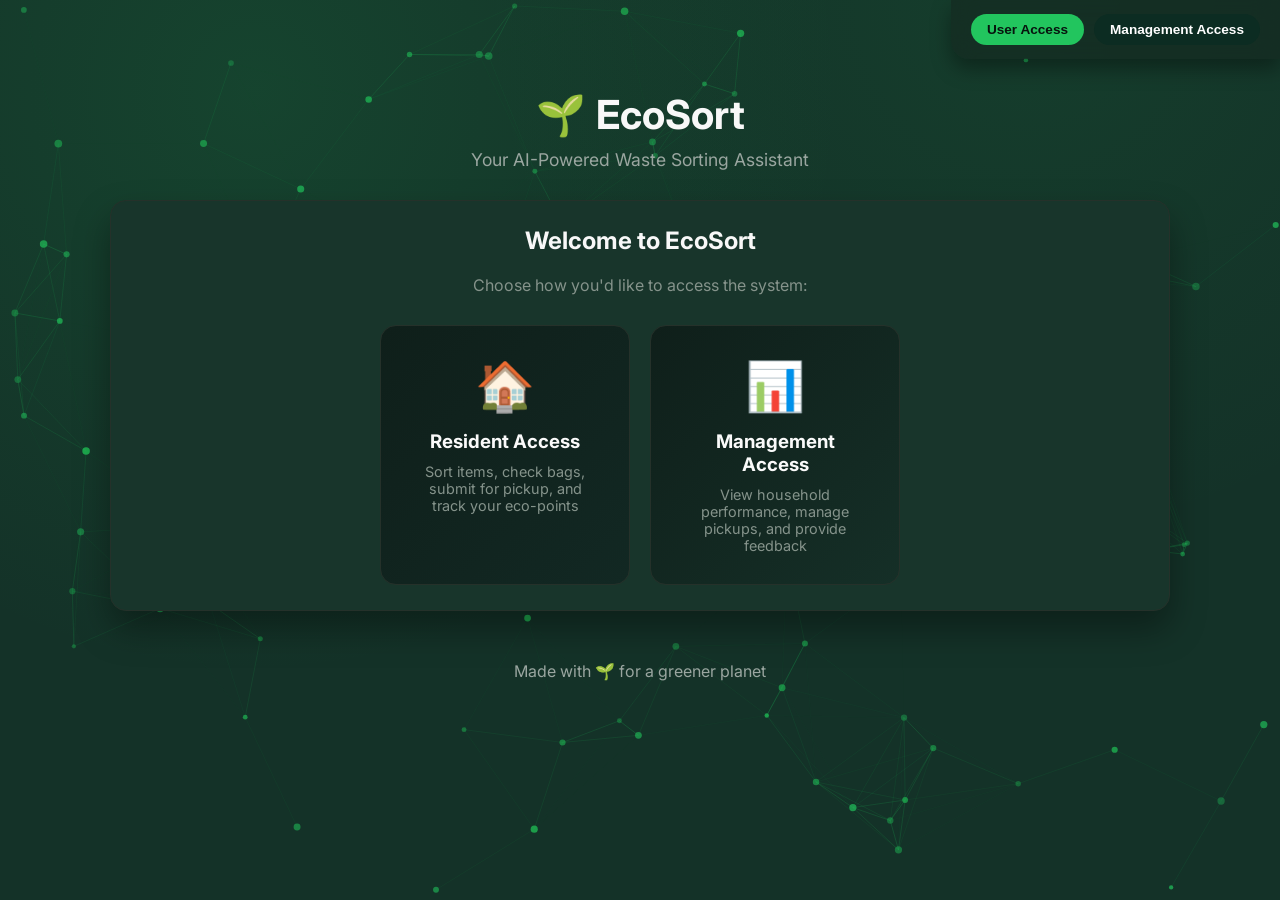
==== commit 2e133cb9: "Add shared scanner login for AI features" ====
--- a/static/index.html
+++ b/static/index.html
@@ -171,6 +171,19 @@
 
             <section class="upload-section" id="itemScannerSection">
                 <h2>Upload Your Item</h2>
+                <div class="scanner-login-card" data-scanner-login="item">
+                    <h3>AI Scanner Access</h3>
+                    <div class="scanner-login-fields">
+                        <input type="text" class="scanner-username" placeholder="Scanner username" autocomplete="username">
+                        <input type="password" class="scanner-password" placeholder="Scanner password" autocomplete="current-password">
+                        <button class="classify-btn scanner-login-btn" type="button">Log In</button>
+                    </div>
+                    <div class="scanner-login-actions" style="display: none;">
+                        <button class="classify-btn scanner-logout-btn" type="button">Log Out</button>
+                    </div>
+                    <p class="scanner-login-message"></p>
+                </div>
+
                 <div class="upload-area" id="dropZone">
                     <div class="upload-content">
                         <div class="upload-icon">&#128247;</div>
@@ -230,6 +243,19 @@
             <section class="bag-checker-section" id="bagCheckerSection" style="display: none;">
                 <h2>Check Bags for Submission</h2>
                 <p class="section-subtitle">Scan each bag, review the score, then submit them together</p>
+                <div class="scanner-login-card" data-scanner-login="bag">
+                    <h3>AI Scanner Access</h3>
+                    <div class="scanner-login-fields">
+                        <input type="text" class="scanner-username" placeholder="Scanner username" autocomplete="username">
+                        <input type="password" class="scanner-password" placeholder="Scanner password" autocomplete="current-password">
+                        <button class="classify-btn scanner-login-btn" type="button">Log In</button>
+                    </div>
+                    <div class="scanner-login-actions" style="display: none;">
+                        <button class="classify-btn scanner-logout-btn" type="button">Log Out</button>
+                    </div>
+                    <p class="scanner-login-message"></p>
+                </div>
+
                 
                 <div class="bag-type-selector">
                     <label>Select your bag color:</label>
--- a/static/styles.css
+++ b/static/styles.css
@@ -5,29 +5,149 @@
 }
 
 :root {
-    --recycling-color: #2196F3;
-    --compost-color: #4CAF50;
-    --landfill-color: #757575;
-    --ewaste-color: #F44336;
-    --primary-green: #2E7D32;
-    --light-green: #81C784;
-    --bg-color: #F1F8E9;
-    --card-bg: #FFFFFF;
-    --text-dark: #1B5E20;
-    --text-light: #558B2F;
+    --background: oklch(0.16 0.015 160);
+    --foreground: oklch(0.98 0 0);
+    --card: oklch(0.2 0.02 160);
+    --card-foreground: oklch(0.98 0 0);
+    --popover: oklch(0.15 0.015 160);
+    --popover-foreground: oklch(0.98 0 0);
+    --primary: oklch(0.75 0.18 145);
+    --primary-foreground: oklch(0.12 0.01 160);
+    --secondary: oklch(0.24 0.02 160);
+    --secondary-foreground: oklch(0.98 0 0);
+    --muted: oklch(0.24 0.02 160);
+    --muted-foreground: oklch(0.65 0.02 160);
+    --accent: oklch(0.2 0.02 160);
+    --accent-foreground: oklch(0.98 0 0);
+    --destructive: oklch(0.577 0.245 27.325);
+    --destructive-foreground: oklch(0.98 0 0);
+    --border: oklch(0.3 0.02 160);
+    --input: oklch(0.3 0.02 160);
+    --ring: oklch(0.75 0.18 145);
+    --radius: 0.625rem;
+    --sidebar: oklch(0.985 0 0);
+    --sidebar-foreground: oklch(0.145 0 0);
+    --sidebar-primary: oklch(0.205 0 0);
+    --sidebar-primary-foreground: oklch(0.985 0 0);
+    --sidebar-accent: oklch(0.97 0 0);
+    --sidebar-accent-foreground: oklch(0.205 0 0);
+    --sidebar-border: oklch(0.922 0 0);
+    --sidebar-ring: oklch(0.708 0 0);
+    --recycling-color: #2D9CDB;
+    --compost-color: #22C55E;
+    --landfill-color: #6B7280;
+    --ewaste-color: #E4572E;
+    --primary-green: #22C55E;
+    --light-green: #34D399;
+    --bg-color: #143228;
+    --card-bg: #18352B;
+    --text-dark: #FAFAFA;
+    --text-light: #9AA6A0;
+    --shadow-soft: 0 18px 35px rgba(0, 0, 0, 0.35);
+    --shadow-tight: 0 8px 18px rgba(0, 0, 0, 0.4);
+}
+
+.dark {
+    --background: oklch(0.145 0 0);
+    --foreground: oklch(0.985 0 0);
+    --card: oklch(0.145 0 0);
+    --card-foreground: oklch(0.985 0 0);
+    --popover: oklch(0.145 0 0);
+    --popover-foreground: oklch(0.985 0 0);
+    --primary: oklch(0.985 0 0);
+    --primary-foreground: oklch(0.205 0 0);
+    --secondary: oklch(0.269 0 0);
+    --secondary-foreground: oklch(0.985 0 0);
+    --muted: oklch(0.269 0 0);
+    --muted-foreground: oklch(0.708 0 0);
+    --accent: oklch(0.269 0 0);
+    --accent-foreground: oklch(0.985 0 0);
+    --destructive: oklch(0.396 0.141 25.723);
+    --destructive-foreground: oklch(0.637 0.237 25.331);
+    --border: oklch(0.269 0 0);
+    --input: oklch(0.269 0 0);
+    --ring: oklch(0.439 0 0);
+    --chart-1: oklch(0.488 0.243 264.376);
+    --chart-2: oklch(0.696 0.17 162.48);
+    --chart-3: oklch(0.769 0.188 70.08);
+    --chart-4: oklch(0.627 0.265 303.9);
+    --chart-5: oklch(0.645 0.246 16.439);
+    --sidebar: oklch(0.205 0 0);
+    --sidebar-foreground: oklch(0.985 0 0);
+    --sidebar-primary: oklch(0.488 0.243 264.376);
+    --sidebar-primary-foreground: oklch(0.985 0 0);
+    --sidebar-accent: oklch(0.269 0 0);
+    --sidebar-accent-foreground: oklch(0.985 0 0);
+    --sidebar-border: oklch(0.269 0 0);
+    --sidebar-ring: oklch(0.439 0 0);
 }
 
 body {
-    font-family: 'Segoe UI', Tahoma, Geneva, Verdana, sans-serif;
-    background: linear-gradient(135deg, var(--bg-color) 0%, #C8E6C9 100%);
+    font-family: "Inter", "Segoe UI", sans-serif;
+    background:
+        radial-gradient(circle at 20% 10%, rgba(34, 197, 94, 0.12), transparent 45%),
+        radial-gradient(circle at 80% 0%, rgba(34, 197, 94, 0.08), transparent 40%),
+        var(--bg-color);
     min-height: 100vh;
-    color: var(--text-dark);
+    color: var(--foreground);
+}
+
+#bgCanvas {
+    position: fixed;
+    inset: 0;
+    width: 100%;
+    height: 100%;
+    z-index: 0;
+    pointer-events: none;
+}
+
+.access-bar {
+    position: fixed;
+    top: 0;
+    right: 0;
+    padding: 14px 20px;
+    display: flex;
+    gap: 10px;
+    z-index: 1000;
+    background: rgba(20, 42, 34, 0.7);
+    border-bottom-left-radius: 18px;
+    box-shadow: 0 10px 20px rgba(0, 0, 0, 0.35);
+    backdrop-filter: blur(12px);
+    z-index: 2;
+}
+
+.access-btn {
+    padding: 8px 16px;
+    border: none;
+    border-radius: 20px;
+    font-size: 0.85rem;
+    font-weight: 600;
+    cursor: pointer;
+    transition: all 0.3s ease;
+}
+
+.access-btn.user-access {
+    background: var(--primary-green);
+    color: #07130e;
+}
+
+.access-btn.mgmt-access {
+    background: #0C2C22;
+    color: white;
+}
+
+.access-btn:hover {
+    transform: translateY(-2px);
+    box-shadow: 0 4px 10px rgba(0,0,0,0.2);
 }
 
 .container {
-    max-width: 800px;
+    position: relative;
+    z-index: 1;
+    max-width: 1100px;
     margin: 0 auto;
     padding: 20px;
+    padding-top: 60px;
 }
 
 header {
@@ -48,7 +168,7 @@
 
 h1 {
     font-size: 2.5rem;
-    color: var(--primary-green);
+    color: var(--foreground);
 }
 
 .tagline {
@@ -62,22 +182,458 @@
     border-radius: 16px;
     padding: 25px;
     margin-bottom: 20px;
-    box-shadow: 0 4px 15px rgba(0, 0, 0, 0.1);
+    border: 1px solid var(--border);
+    box-shadow: var(--shadow-soft);
+    animation: fadeUp 0.5s ease both;
 }
 
 h2 {
+    color: var(--foreground);
+    margin-bottom: 20px;
+    text-align: center;
+}
+
+.welcome-section {
+    text-align: center;
+}
+
+.welcome-section p {
+    color: var(--muted-foreground);
+    margin-bottom: 30px;
+}
+
+.access-options {
+    display: flex;
+    gap: 20px;
+    justify-content: center;
+    flex-wrap: wrap;
+}
+
+.access-card {
+    background: linear-gradient(135deg, #0F1F1A, #122823);
+    padding: 30px;
+    border-radius: 16px;
+    border: 1px solid var(--border);
+    cursor: pointer;
+    transition: all 0.3s ease;
+    flex: 1;
+    max-width: 250px;
+    min-width: 200px;
+}
+
+.access-card:hover {
+    transform: translateY(-5px);
+    box-shadow: var(--shadow-tight);
+    border-color: var(--primary-green);
+}
+
+.access-card:last-child {
+    background: linear-gradient(135deg, #0F1F1A, #152F27);
+}
+
+.access-icon {
+    font-size: 3rem;
+    margin-bottom: 15px;
+}
+
+.access-card h3 {
+    color: var(--text-dark);
+    margin-bottom: 10px;
+}
+
+.access-card p {
+    font-size: 0.9rem;
+    color: var(--muted-foreground);
+    margin-bottom: 0;
+}
+
+.login-section {
+    max-width: 400px;
+    margin: 0 auto;
+}
+
+.login-form {
+    display: flex;
+    flex-direction: column;
+    gap: 20px;
+}
+
+.form-group {
+    display: flex;
+    flex-direction: column;
+    gap: 8px;
+}
+
+.form-group label {
+    font-weight: 600;
+    color: var(--foreground);
+}
+
+.form-group input,
+.form-group textarea,
+.form-group select {
+    padding: 12px 16px;
+    border: 2px solid var(--border);
+    border-radius: 10px;
+    font-size: 1rem;
+    transition: border-color 0.3s ease;
+    background: #0B1713;
+    color: var(--foreground);
+}
+
+.form-group input:focus,
+.form-group textarea:focus,
+.form-group select:focus {
+    outline: none;
+    border-color: var(--primary-green);
+}
+
+.submit-btn {
+    padding: 15px;
+    background: var(--primary-green);
+    color: #07130e;
+    border: none;
+    border-radius: 30px;
+    font-size: 1.1rem;
+    font-weight: 600;
+    cursor: pointer;
+    transition: all 0.3s ease;
+}
+
+.submit-btn:hover {
+    background: #36E178;
+}
+
+.back-btn {
+    margin-top: 15px;
+    padding: 10px 20px;
+    background: #0B1713;
+    border: 2px solid var(--border);
+    border-radius: 20px;
+    cursor: pointer;
+    color: var(--muted-foreground);
+    transition: all 0.3s ease;
+}
+
+.back-btn:hover {
+    border-color: var(--primary-green);
     color: var(--primary-green);
+}
+
+.demo-hint {
+    text-align: center;
+    color: var(--muted-foreground);
+    font-size: 0.85rem;
+    margin-top: 10px;
+}
+
+.user-header {
+    display: flex;
+    align-items: center;
+    justify-content: space-between;
+    flex-wrap: wrap;
+    gap: 20px;
+    background: linear-gradient(135deg, #0E241C, #123227);
+    color: var(--foreground);
+}
+
+.user-header h2 {
+    color: var(--foreground);
+    margin-bottom: 5px;
+    text-align: left;
+}
+
+.user-header p {
+    opacity: 0.9;
+}
+
+.points-display {
+    text-align: center;
+    background: rgba(15, 31, 26, 0.6);
+    padding: 15px 25px;
+    border-radius: 12px;
+    border: 1px solid rgba(34, 197, 94, 0.2);
+    display: flex;
+    flex-direction: column;
+    align-items: center;
+    gap: 6px;
+}
+
+.points-value {
+    display: block;
+    font-size: 2rem;
+    font-weight: bold;
+}
+
+.points-label {
+    font-size: 0.85rem;
+    opacity: 0.9;
+}
+
+.points-impact {
+    display: flex;
+    flex-wrap: wrap;
+    gap: 6px;
+    justify-content: center;
+}
+
+.impact-chip {
+    display: inline-flex;
+    align-items: center;
+    gap: 6px;
+    padding: 4px 10px;
+    border-radius: 999px;
+    background: rgba(34, 197, 94, 0.12);
+    font-size: 0.75rem;
+    color: var(--foreground);
+}
+
+.impact-icon {
+    font-size: 0.9rem;
+}
+
+.redeem-btn {
+    padding: 6px 16px;
+    border-radius: 18px;
+    border: none;
+    background: var(--primary-green);
+    color: #07130e;
+    font-weight: 600;
+    font-size: 0.85rem;
+    cursor: pointer;
+    transition: transform 0.2s ease, box-shadow 0.2s ease;
+}
+
+.redeem-btn:hover {
+    transform: translateY(-1px);
+    box-shadow: 0 6px 14px rgba(0, 0, 0, 0.25);
+}
+
+.logout-btn {
+    padding: 8px 20px;
+    background: rgba(15, 31, 26, 0.6);
+    border: 2px solid rgba(255,255,255,0.2);
+    border-radius: 20px;
+    color: var(--foreground);
+    cursor: pointer;
+    transition: all 0.3s ease;
+}
+
+.logout-btn:hover {
+    background: rgba(34, 197, 94, 0.2);
+    border-color: var(--primary-green);
+}
+
+.weekly-summary {
+    background: linear-gradient(135deg, #152F26, #1A3B2F);
+}
+
+.weekly-summary h3 {
+    color: var(--foreground);
+    text-align: center;
     margin-bottom: 20px;
-    text-align: center;
+}
+
+.summary-stats {
+    display: flex;
+    justify-content: center;
+    gap: 30px;
+    margin-bottom: 25px;
+}
+
+.summary-stat {
+    text-align: center;
+}
+
+.summary-value {
+    font-size: 2rem;
+    font-weight: bold;
+    color: var(--primary-green);
+}
+
+.summary-label {
+    font-size: 0.85rem;
+    color: var(--muted-foreground);
+}
+
+.pickup-schedule h4 {
+    text-align: center;
+    color: var(--foreground);
+    margin-bottom: 15px;
+}
+
+.schedule-days {
+    display: flex;
+    justify-content: center;
+    gap: 10px;
+    flex-wrap: wrap;
+}
+
+.schedule-day {
+    text-align: center;
+}
+
+.day-name {
+    display: block;
+    font-size: 0.8rem;
+    color: var(--muted-foreground);
+    margin-bottom: 5px;
+}
+
+.day-bag {
+    display: block;
+    padding: 5px 12px;
+    border-radius: 15px;
+    color: white;
+    font-size: 0.75rem;
+    font-weight: 600;
+}
+
+.feedback-section {
+    background: rgba(34, 197, 94, 0.08);
+    border-left: 4px solid rgba(34, 197, 94, 0.6);
+}
+
+.feedback-section h3 {
+    color: var(--primary-green);
+    margin-bottom: 15px;
+}
+
+.feedback-item {
+    background: #0B1713;
+    padding: 12px;
+    border-radius: 8px;
+    margin-bottom: 10px;
+    border: 1px solid var(--border);
+}
+
+.feedback-item p {
+    margin-bottom: 5px;
+}
+
+.feedback-tags {
+    display: flex;
+    flex-wrap: wrap;
+    gap: 6px;
+    margin: 8px 0;
+}
+
+.feedback-tag {
+    display: inline-flex;
+    align-items: center;
+    gap: 4px;
+    padding: 4px 10px;
+    border-radius: 999px;
+    background: rgba(34, 197, 94, 0.14);
+    font-size: 0.75rem;
+    color: var(--foreground);
+}
+
+.feedback-tag.type-green {
+    background: rgba(34, 197, 94, 0.2);
+    color: var(--compost-color);
+}
+
+.feedback-tag.type-blue {
+    background: rgba(45, 156, 219, 0.2);
+    color: var(--recycling-color);
+}
+
+.feedback-tag.type-white {
+    background: rgba(148, 163, 184, 0.2);
+    color: #DCE3EF;
+}
+
+.feedback-tag.points {
+    background: rgba(15, 31, 26, 0.75);
+    color: var(--foreground);
+}
+
+.point-change {
+    font-weight: 600;
+    font-size: 0.9rem;
+}
+
+.point-change.positive {
+    color: var(--compost-color);
+}
+
+.point-change.negative {
+    color: var(--ewaste-color);
+}
+
+.field-hint {
+    font-size: 0.8rem;
+    color: var(--muted-foreground);
+    margin: 6px 0 10px;
+}
+
+.feedback-bag-options {
+    margin-top: 8px;
+}
+
+.feedback-bag-options .bag-option {
+    padding: 8px 12px;
+    font-size: 0.85rem;
+}
+
+.feedback-bag-options .bag-option.disabled,
+.feedback-bag-options .bag-option:disabled {
+    opacity: 0.45;
+    cursor: not-allowed;
+    border-color: rgba(148, 163, 184, 0.25);
+    background: rgba(19, 42, 34, 0.4);
+    box-shadow: none;
+    transform: none;
+}
+
+.feedback-bag-options .bag-option.disabled .bag-color-dot,
+.feedback-bag-options .bag-option:disabled .bag-color-dot {
+    filter: grayscale(1);
+    opacity: 0.6;
+}
+
+.reason-list {
+    display: grid;
+    grid-template-columns: repeat(2, minmax(0, 1fr));
+    gap: 8px;
+}
+
+.reason-item {
+    display: flex;
+    align-items: center;
+    gap: 8px;
+    padding: 8px 10px;
+    border-radius: 10px;
+    background: rgba(15, 31, 26, 0.6);
+    border: 1px solid rgba(255, 255, 255, 0.08);
+    font-size: 0.8rem;
+}
+
+.reason-item input {
+    accent-color: var(--primary-green);
+}
+
+.reason-empty {
+    margin: 0;
+    color: var(--muted-foreground);
+    font-size: 0.85rem;
+    grid-column: 1 / -1;
+    text-align: center;
+}
+
+.user-tabs {
+    margin-bottom: 0;
 }
 
 .intro {
-    background: linear-gradient(135deg, var(--primary-green), var(--light-green));
-    color: white;
+    background: radial-gradient(circle at top right, rgba(34, 197, 94, 0.28), transparent 55%),
+        linear-gradient(135deg, #143026, #1A3B2F);
+    color: var(--foreground);
 }
 
 .intro h2 {
-    color: white;
+    color: var(--foreground);
 }
 
 .steps {
@@ -96,7 +652,7 @@
 .step-number {
     width: 50px;
     height: 50px;
-    background: white;
+    background: rgba(34, 197, 94, 0.2);
     color: var(--primary-green);
     border-radius: 50%;
     display: flex;
@@ -112,13 +668,13 @@
 }
 
 .upload-area {
-    border: 3px dashed var(--light-green);
+    border: 2px dashed rgba(34, 197, 94, 0.35);
     border-radius: 12px;
     padding: 40px;
     text-align: center;
     transition: all 0.3s ease;
     cursor: pointer;
-    background: #FAFAFA;
+    background: #132A22;
     position: relative;
     min-height: 200px;
     display: flex;
@@ -129,7 +685,7 @@
 .upload-area:hover,
 .upload-area.dragover {
     border-color: var(--primary-green);
-    background: #E8F5E9;
+    background: #173427;
 }
 
 .upload-content {
@@ -144,13 +700,14 @@
 }
 
 .or-text {
-    color: #999;
+    color: var(--muted-foreground);
     margin: 10px 0;
 }
+
 
 .file-label {
     background: var(--primary-green);
-    color: white;
+    color: #07130e;
     padding: 12px 30px;
     border-radius: 25px;
     cursor: pointer;
@@ -159,7 +716,7 @@
 }
 
 .file-label:hover {
-    background: var(--text-dark);
+    background: #36E178;
 }
 
 .preview-container {
@@ -204,7 +761,7 @@
     margin: 20px auto 0;
     padding: 15px 30px;
     background: var(--primary-green);
-    color: white;
+    color: #07130e;
     border: none;
     border-radius: 30px;
     font-size: 1.1rem;
@@ -214,13 +771,13 @@
 }
 
 .classify-btn:hover:not(:disabled) {
-    background: var(--text-dark);
+    background: #36E178;
     transform: translateY(-2px);
-    box-shadow: 0 4px 15px rgba(46, 125, 50, 0.3);
+    box-shadow: 0 4px 18px rgba(34, 197, 94, 0.35);
 }
 
 .classify-btn:disabled {
-    background: #BDBDBD;
+    background: #334040;
     cursor: not-allowed;
 }
 
@@ -237,7 +794,7 @@
 .spinner {
     width: 50px;
     height: 50px;
-    border: 4px solid #E8F5E9;
+    border: 4px solid rgba(34, 197, 94, 0.2);
     border-top: 4px solid var(--primary-green);
     border-radius: 50%;
     margin: 0 auto 15px;
@@ -258,22 +815,22 @@
 }
 
 .result-card.recycling {
-    background: linear-gradient(135deg, #E3F2FD, #BBDEFB);
+    background: linear-gradient(135deg, rgba(45, 156, 219, 0.15), rgba(45, 156, 219, 0.05));
     border: 2px solid var(--recycling-color);
 }
 
 .result-card.compost {
-    background: linear-gradient(135deg, #E8F5E9, #C8E6C9);
+    background: linear-gradient(135deg, rgba(34, 197, 94, 0.2), rgba(34, 197, 94, 0.05));
     border: 2px solid var(--compost-color);
 }
 
 .result-card.landfill {
-    background: linear-gradient(135deg, #FAFAFA, #EEEEEE);
+    background: linear-gradient(135deg, rgba(107, 114, 128, 0.2), rgba(107, 114, 128, 0.05));
     border: 2px solid var(--landfill-color);
 }
 
 .result-card.e-waste {
-    background: linear-gradient(135deg, #FFEBEE, #FFCDD2);
+    background: linear-gradient(135deg, rgba(228, 87, 46, 0.18), rgba(228, 87, 46, 0.05));
     border: 2px solid var(--ewaste-color);
 }
 
@@ -297,7 +854,7 @@
 }
 
 .bin-label {
-    color: #666;
+    color: var(--muted-foreground);
 }
 
 .bin-name {
@@ -314,18 +871,18 @@
 
 .confidence {
     margin-top: 15px;
-    color: #666;
+    color: var(--muted-foreground);
     font-size: 0.9rem;
 }
 
 .sustainability-card {
-    background: linear-gradient(135deg, #E8F5E9, #C8E6C9);
+    background: linear-gradient(135deg, #152F26, #1A3B2F);
     border-radius: 12px;
     padding: 25px;
 }
 
 .sustainability-card h3 {
-    color: var(--primary-green);
+    color: var(--foreground);
     margin-bottom: 20px;
     text-align: center;
 }
@@ -356,7 +913,7 @@
 
 .stat-label {
     font-size: 0.85rem;
-    color: #666;
+    color: var(--muted-foreground);
 }
 
 .new-scan-btn {
@@ -365,8 +922,8 @@
     max-width: 300px;
     margin: 20px auto 0;
     padding: 15px 30px;
-    background: var(--light-green);
-    color: white;
+    background: var(--primary-green);
+    color: #07130e;
     border: none;
     border-radius: 30px;
     font-size: 1rem;
@@ -376,57 +933,7 @@
 }
 
 .new-scan-btn:hover {
-    background: var(--primary-green);
-}
-
-.total-impact-section {
-    background: linear-gradient(135deg, var(--text-dark), var(--primary-green));
-    color: white;
-}
-
-.total-impact-section h2 {
-    color: white;
-}
-
-.total-stats {
-    display: grid;
-    grid-template-columns: repeat(auto-fit, minmax(120px, 1fr));
-    gap: 20px;
-    margin-bottom: 20px;
-}
-
-.total-stat {
-    text-align: center;
-    padding: 15px;
-    background: rgba(255, 255, 255, 0.15);
-    border-radius: 12px;
-}
-
-.total-value {
-    font-size: 1.8rem;
-    font-weight: bold;
-}
-
-.total-label {
-    font-size: 0.85rem;
-    opacity: 0.9;
-}
-
-.reset-btn {
-    display: block;
-    margin: 0 auto;
-    padding: 10px 25px;
-    background: rgba(255, 255, 255, 0.2);
-    color: white;
-    border: 2px solid rgba(255, 255, 255, 0.5);
-    border-radius: 20px;
-    cursor: pointer;
-    transition: all 0.3s ease;
-}
-
-.reset-btn:hover {
-    background: rgba(255, 255, 255, 0.3);
-    border-color: white;
+    background: #36E178;
 }
 
 .bin-guide {
@@ -471,52 +978,6 @@
     color: var(--text-light);
 }
 
-@media (max-width: 600px) {
-    .container {
-        padding: 15px;
-    }
-    
-    h1 {
-        font-size: 2rem;
-    }
-    
-    .steps {
-        flex-direction: column;
-    }
-    
-    .upload-area {
-        padding: 30px 20px;
-    }
-    
-    .impact-stats {
-        flex-direction: column;
-    }
-    
-    .stat {
-        padding: 15px;
-        background: rgba(255, 255, 255, 0.5);
-        border-radius: 10px;
-    }
-    
-    .bins {
-        grid-template-columns: repeat(2, 1fr);
-    }
-}
-
-.error-message {
-    background: #FFEBEE;
-    color: var(--ewaste-color);
-    padding: 15px;
-    border-radius: 8px;
-    text-align: center;
-    margin-top: 15px;
-    display: none;
-}
-
-.error-message.active {
-    display: block;
-}
-
 .feature-tabs {
     display: flex;
     justify-content: center;
@@ -525,34 +986,31 @@
 }
 
 .tab-btn {
-    padding: 12px 30px;
-    border: 2px solid var(--primary-green);
-    background: white;
-    color: var(--primary-green);
+    padding: 12px 20px;
+    border: 2px solid var(--border);
+    background: #0B1713;
+    color: var(--foreground);
     border-radius: 30px;
-    font-size: 1rem;
+    font-size: 0.9rem;
     font-weight: 600;
     cursor: pointer;
     transition: all 0.3s ease;
 }
 
 .tab-btn:hover {
-    background: #E8F5E9;
+    border-color: var(--primary-green);
+    color: var(--primary-green);
 }
 
 .tab-btn.active {
     background: var(--primary-green);
-    color: white;
+    color: #07130e;
 }
 
 .section-subtitle {
     text-align: center;
-    color: #666;
+    color: var(--muted-foreground);
     margin-bottom: 20px;
-}
-
-.bag-checker-section {
-    background: var(--card-bg);
 }
 
 .bag-type-selector {
@@ -564,7 +1022,7 @@
     display: block;
     margin-bottom: 15px;
     font-weight: 600;
-    color: var(--text-dark);
+    color: var(--foreground);
 }
 
 .bag-options {
@@ -579,42 +1037,41 @@
     align-items: center;
     gap: 8px;
     padding: 10px 20px;
-    border: 2px solid #DDD;
-    background: white;
+    border: 2px solid var(--border);
+    background: #1C3A2F;
     border-radius: 25px;
     cursor: pointer;
     transition: all 0.3s ease;
     font-size: 0.9rem;
+    color: var(--foreground);
 }
 
 .bag-option:hover {
-    border-color: #AAA;
+    border-color: var(--primary-green);
+    background: #204236;
 }
 
 .bag-option.active {
     border-color: var(--primary-green);
-    background: #E8F5E9;
+    background: #1F4B3A;
+    color: var(--foreground);
 }
 
 .bag-color-dot {
     width: 16px;
     height: 16px;
     border-radius: 50%;
-    border: 1px solid #999;
+    border: 1px solid var(--border);
 }
 
 .bag-color-dot.green { background: var(--compost-color); }
 .bag-color-dot.blue { background: var(--recycling-color); }
-.bag-color-dot.white { background: #FAFAFA; }
-
-.bag-results-section {
-    background: var(--card-bg);
-}
+.bag-color-dot.white { background: #F8FAFC; }
 
 .score-card {
     text-align: center;
     padding: 30px;
-    background: linear-gradient(135deg, #E8F5E9, #C8E6C9);
+    background: linear-gradient(135deg, #152F26, #1A3B2F);
     border-radius: 12px;
     margin-bottom: 20px;
 }
@@ -623,13 +1080,13 @@
     width: 120px;
     height: 120px;
     border-radius: 50%;
-    background: white;
+    background: #132A22;
     display: flex;
     flex-direction: column;
     align-items: center;
     justify-content: center;
     margin: 0 auto 15px;
-    box-shadow: 0 4px 15px rgba(0, 0, 0, 0.1);
+    box-shadow: 0 8px 20px rgba(0, 0, 0, 0.35);
 }
 
 .score-value {
@@ -640,7 +1097,7 @@
 
 .score-label {
     font-size: 0.8rem;
-    color: #666;
+    color: var(--muted-foreground);
 }
 
 .score-card.grade-a .score-circle { border: 4px solid var(--compost-color); }
@@ -685,10 +1142,11 @@
 .issues-card,
 .explanation-card,
 .suggestions-card {
-    background: #FAFAFA;
+    background: #132A22;
     border-radius: 12px;
     padding: 20px;
     margin-bottom: 15px;
+    border: 1px solid var(--border);
 }
 
 .analysis-card h3,
@@ -707,15 +1165,15 @@
 }
 
 .item-tag {
-    background: var(--light-green);
-    color: white;
+    background: rgba(34, 197, 94, 0.2);
+    color: var(--foreground);
     padding: 5px 15px;
     border-radius: 20px;
     font-size: 0.9rem;
 }
 
 .issues-card {
-    background: #FFEBEE;
+    background: rgba(228, 87, 46, 0.1);
 }
 
 .issues-card h3 {
@@ -733,7 +1191,7 @@
 }
 
 .suggestions-list li {
-    color: var(--text-dark);
+    color: var(--foreground);
     margin-bottom: 8px;
 }
 
@@ -741,12 +1199,12 @@
     display: flex;
     align-items: center;
     gap: 10px;
-    background: #FFF3E0;
+    background: rgba(34, 197, 94, 0.12);
     padding: 12px 20px;
     border-radius: 8px;
     margin-bottom: 15px;
     font-size: 0.9rem;
-    color: #E65100;
+    color: var(--primary-green);
 }
 
 .notice-icon {
@@ -754,90 +1212,1050 @@
 }
 
 .limitations-notice {
-    background: #F5F5F5;
+    background: #132A22;
     padding: 15px;
     border-radius: 8px;
     font-size: 0.85rem;
-    color: #666;
+    color: var(--muted-foreground);
     margin-bottom: 20px;
-    border-left: 4px solid #BDBDBD;
+    border-left: 4px solid var(--border);
+}
+
+.bag-queue-section .section-subtitle {
+    text-align: center;
+    color: var(--muted-foreground);
+    margin-bottom: 20px;
+}
+
+.bag-queue-list {
+    display: grid;
+    grid-template-columns: repeat(auto-fit, minmax(220px, 1fr));
+    gap: 12px;
+}
+
+.bag-queue-empty {
+    text-align: center;
+    color: var(--muted-foreground);
+    font-size: 0.9rem;
+    grid-column: 1 / -1;
+}
+
+.bag-queue-card {
+    display: flex;
+    align-items: center;
+    gap: 12px;
+    background: #132A22;
+    border-radius: 12px;
+    padding: 12px;
+    border: 1px solid var(--border);
+    position: relative;
+}
+
+.bag-queue-thumb {
+    width: 70px;
+    height: 70px;
+    border-radius: 10px;
+    overflow: hidden;
+    background: rgba(15, 31, 26, 0.7);
+    display: flex;
+    align-items: center;
+    justify-content: center;
+    flex-shrink: 0;
+}
+
+.bag-queue-thumb img {
+    width: 100%;
+    height: 100%;
+    object-fit: cover;
+}
+
+.bag-queue-placeholder {
+    font-size: 0.7rem;
+    color: var(--muted-foreground);
+    text-align: center;
+    padding: 0 6px;
+}
+
+.bag-queue-info {
+    display: flex;
+    flex-direction: column;
+    gap: 4px;
+}
+
+.bag-queue-title {
+    font-weight: 600;
+    color: var(--foreground);
+}
+
+.bag-queue-score {
+    font-size: 0.85rem;
+    color: var(--muted-foreground);
+}
+
+.bag-queue-remove {
+    position: absolute;
+    top: 8px;
+    right: 8px;
+    width: 26px;
+    height: 26px;
+    border-radius: 50%;
+    border: 1px solid var(--border);
+    background: rgba(12, 26, 21, 0.8);
+    color: var(--foreground);
+    cursor: pointer;
+    display: grid;
+    place-items: center;
+}
+
+.bag-queue-remove:hover {
+    background: rgba(228, 87, 46, 0.2);
+}
+
+.submit-batch-btn {
+    margin-top: 18px;
+    width: 100%;
+}
+
+.points-earned-card {
+    background: linear-gradient(135deg, rgba(34, 197, 94, 0.18), rgba(34, 197, 94, 0.05));
+    padding: 30px;
+    border-radius: 12px;
+    text-align: center;
+    margin-bottom: 20px;
+    border: 2px solid rgba(34, 197, 94, 0.4);
+}
+
+.points-earned-icon {
+    font-size: 3rem;
+    margin-bottom: 10px;
+}
+
+.points-earned-value {
+    font-size: 3rem;
+    font-weight: bold;
+    color: var(--primary-green);
+}
+
+.points-earned-label {
+    font-size: 1.1rem;
+    color: var(--muted-foreground);
+}
+
+.points-breakdown {
+    background: #132A22;
+    padding: 20px;
+    border-radius: 12px;
+    margin-bottom: 20px;
+    border: 1px solid var(--border);
+}
+
+.points-breakdown h4 {
+    color: var(--primary-green);
+    margin-bottom: 15px;
+}
+
+.points-breakdown ul {
+    padding-left: 20px;
+}
+
+.points-breakdown li {
+    margin-bottom: 8px;
+    color: var(--muted-foreground);
+}
+
+.mgmt-header {
+    background: linear-gradient(135deg, #143026, #1A3B2F);
+    color: var(--foreground);
+    text-align: center;
+}
+
+.mgmt-header h2 {
+    color: var(--foreground);
+    margin-bottom: 5px;
+}
+
+.mgmt-header p {
+    opacity: 0.9;
+    margin-bottom: 15px;
+}
+
+.household-stats {
+    display: flex;
+    justify-content: center;
+    gap: 30px;
+    flex-wrap: wrap;
+    background: linear-gradient(135deg, #152F26, #1A3B2F);
+}
+
+.mgmt-stat {
+    text-align: center;
+    padding: 15px;
+}
+
+.mgmt-stat-value {
+    font-size: 2.5rem;
+    font-weight: bold;
+    color: var(--primary-green);
+}
+
+.mgmt-stat-label {
+    font-size: 0.85rem;
+    color: var(--muted-foreground);
+}
+
+.households-section h3 {
+    color: var(--foreground);
+    margin-bottom: 20px;
+}
+
+.household-grid {
+    display: grid;
+    grid-template-columns: repeat(auto-fit, minmax(220px, 1fr));
+    gap: 18px;
+}
+
+.household-card {
+    position: relative;
+    padding: 16px 18px 24px;
+    border-radius: 18px;
+    border: 1px solid var(--border);
+    background: linear-gradient(135deg, #162E26, #1C3A2F);
+    box-shadow: var(--shadow-soft);
+    aspect-ratio: 1 / 1;
+    display: flex;
+    flex-direction: column;
+    justify-content: flex-start;
+    gap: 6px;
+    overflow: hidden;
+}
+
+.household-card::after {
+    content: "";
+    position: absolute;
+    inset: 0;
+    background: radial-gradient(circle at 80% 20%, rgba(34, 197, 94, 0.08), transparent 45%);
+    pointer-events: none;
+}
+
+.household-card-header {
+    display: flex;
+    justify-content: space-between;
+    align-items: flex-start;
+    position: relative;
+    z-index: 1;
+}
+
+.house-number {
+    font-weight: 700;
+    color: var(--foreground);
+    font-size: 0.95rem;
+    letter-spacing: 0.04em;
+}
+
+.household-icon {
+    font-size: 1.8rem;
+    text-align: center;
+    margin-top: 2px;
+    opacity: 0.9;
+    position: relative;
+    z-index: 1;
+}
+
+.household-name {
+    font-weight: 600;
+    text-align: center;
+    color: var(--foreground);
+    position: relative;
+    z-index: 1;
+}
+
+.household-metrics {
+    display: grid;
+    grid-template-columns: repeat(2, 1fr);
+    gap: 10px;
+    margin-top: 4px;
+    position: relative;
+    z-index: 1;
+}
+
+.metric {
+    background: rgba(34, 197, 94, 0.16);
+    border-radius: 12px;
+    padding: 6px;
+    text-align: center;
+}
+
+.metric-label {
+    display: block;
+    font-size: 0.75rem;
+    text-transform: uppercase;
+    letter-spacing: 0.08em;
+    color: var(--muted-foreground);
+}
+
+.metric-value {
+    display: block;
+    font-size: 0.95rem;
+    font-weight: 700;
+    margin-top: 4px;
+    color: var(--foreground);
+}
+
+.status-badge {
+    display: inline-block;
+    padding: 4px 12px;
+    border-radius: 15px;
+    font-size: 0.8rem;
+    font-weight: 600;
+}
+
+.status-ok {
+    background: rgba(34, 197, 94, 0.18);
+    color: var(--compost-color);
+}
+
+.status-review {
+    background: rgba(245, 127, 23, 0.2);
+    color: #F57F17;
+}
+
+.status-attention {
+    background: rgba(228, 87, 46, 0.18);
+    color: var(--ewaste-color);
+}
+
+.status-nodata {
+    background: rgba(148, 163, 184, 0.2);
+    color: var(--muted-foreground);
+}
+
+.household-card.status-ok {
+    border-color: rgba(47, 191, 113, 0.35);
+}
+
+.household-card.status-review {
+    border-color: rgba(245, 127, 23, 0.35);
+}
+
+.household-card.status-attention {
+    border-color: rgba(228, 87, 46, 0.35);
+}
+
+.household-card.status-nodata {
+    border-color: rgba(120, 120, 120, 0.2);
+}
+
+.feedback-btn {
+    padding: 6px 15px;
+    background: var(--primary-green);
+    color: #07130e;
+    border: none;
+    border-radius: 15px;
+    cursor: pointer;
+    font-size: 0.85rem;
+    transition: background 0.3s ease;
+    position: relative;
+    z-index: 1;
+}
+
+.household-card .feedback-btn {
+    width: 100%;
+    margin-top: auto;
+    padding: 8px 15px;
+}
+
+.bag-thumbs {
+    display: grid;
+    grid-template-columns: repeat(3, minmax(0, 1fr));
+    gap: 6px;
+    margin-top: 6px;
+    position: relative;
+    z-index: 1;
+}
+
+.bag-thumbs-empty {
+    display: flex;
+    align-items: center;
+    justify-content: center;
+    font-size: 0.75rem;
+    color: var(--muted-foreground);
+    padding: 8px 0;
+}
+
+.bag-thumb {
+    display: flex;
+    flex-direction: column;
+    align-items: center;
+    gap: 4px;
+    padding: 4px;
+    border-radius: 10px;
+    background: rgba(12, 26, 21, 0.75);
+    border: 1px solid rgba(255, 255, 255, 0.08);
+    color: var(--foreground);
+    cursor: pointer;
+    transition: transform 0.2s ease, border-color 0.2s ease;
+}
+
+.bag-thumb img {
+    width: 100%;
+    height: 36px;
+    object-fit: cover;
+    border-radius: 7px;
+}
+
+.bag-thumb-score {
+    font-size: 0.65rem;
+    color: var(--muted-foreground);
+}
+
+.bag-thumb-placeholder {
+    width: 100%;
+    height: 36px;
+    border-radius: 7px;
+    background: rgba(19, 42, 34, 0.8);
+    display: flex;
+    align-items: center;
+    justify-content: center;
+    font-size: 0.6rem;
+    color: var(--muted-foreground);
+    text-align: center;
+    padding: 0 4px;
+}
+
+.bag-thumb:hover {
+    transform: translateY(-1px);
+    border-color: var(--primary-green);
+}
+
+.bag-thumb.type-green { border-color: rgba(34, 197, 94, 0.4); }
+.bag-thumb.type-blue { border-color: rgba(45, 156, 219, 0.4); }
+.bag-thumb.type-white { border-color: rgba(148, 163, 184, 0.4); }
+.bag-thumb.type-unknown { border-color: rgba(148, 163, 184, 0.2); }
+
+.bag-detail-modal {
+    position: fixed;
+    inset: 0;
+    background: rgba(3, 8, 6, 0.75);
+    display: flex;
+    align-items: center;
+    justify-content: center;
+    z-index: 2100;
+}
+
+.bag-detail-content {
+    position: relative;
+    width: min(1000px, 95vw);
+    max-height: 90vh;
+    overflow: auto;
+    background: #10241c;
+    border-radius: 18px;
+    padding: 24px;
+    border: 1px solid var(--border);
+    box-shadow: 0 20px 50px rgba(0, 0, 0, 0.45);
+}
+
+.bag-detail-header {
+    display: flex;
+    align-items: center;
+    justify-content: space-between;
+    gap: 12px;
+    margin-bottom: 16px;
+}
+
+.bag-detail-meta {
+    font-size: 0.9rem;
+    color: var(--muted-foreground);
+    margin-top: 6px;
+}
+
+.bag-type-pill {
+    padding: 6px 14px;
+    border-radius: 999px;
+    font-size: 0.7rem;
+    font-weight: 600;
+    letter-spacing: 0.08em;
+    text-transform: uppercase;
+    background: rgba(148, 163, 184, 0.2);
+    color: var(--foreground);
+}
+
+.bag-type-pill.type-green {
+    background: rgba(34, 197, 94, 0.2);
+    color: var(--compost-color);
+}
+
+.bag-type-pill.type-blue {
+    background: rgba(45, 156, 219, 0.2);
+    color: var(--recycling-color);
+}
+
+.bag-type-pill.type-white {
+    background: rgba(148, 163, 184, 0.25);
+    color: #DCE3EF;
+}
+
+.bag-detail-grid {
+    display: grid;
+    grid-template-columns: 0.9fr 1.1fr;
+    gap: 18px;
+}
+
+.bag-detail-photo {
+    background: #132A22;
+    border-radius: 12px;
+    padding: 12px;
+    border: 1px solid var(--border);
+    display: flex;
+    align-items: center;
+    justify-content: center;
+    min-height: 220px;
+}
+
+.bag-detail-photo img {
+    width: 100%;
+    max-height: 360px;
+    object-fit: cover;
+    border-radius: 10px;
+    display: none;
+}
+
+.bag-detail-placeholder {
+    width: 100%;
+    height: 100%;
+    border-radius: 10px;
+    background: rgba(20, 42, 34, 0.75);
+    color: var(--muted-foreground);
+    font-size: 0.9rem;
+    display: flex;
+    align-items: center;
+    justify-content: center;
+    text-align: center;
+    padding: 12px;
+}
+
+.modal-close {
+    position: absolute;
+    top: 16px;
+    right: 16px;
+    width: 36px;
+    height: 36px;
+    border-radius: 50%;
+    border: 1px solid var(--border);
+    background: rgba(19, 42, 34, 0.9);
+    color: var(--foreground);
+    font-size: 1.2rem;
+    cursor: pointer;
+    display: grid;
+    place-items: center;
+}
+
+.modal-close:hover {
+    background: rgba(34, 197, 94, 0.2);
+}
+
+.item-tag.muted {
+    background: rgba(148, 163, 184, 0.2);
+    color: var(--muted-foreground);
+}
+
+.feedback-btn:hover {
+    background: #36E178;
+}
+
+.no-data-msg {
+    text-align: center;
+    color: var(--muted-foreground);
+    padding: 30px;
+    display: none;
+}
+
+.feedback-modal {
+    position: fixed;
+    top: 0;
+    left: 0;
+    width: 100%;
+    height: 100%;
+    background: rgba(0,0,0,0.6);
+    display: flex;
+    align-items: center;
+    justify-content: center;
+    z-index: 2000;
+}
+
+.modal-content {
+    background: #162E26;
+    padding: 30px;
+    border-radius: 16px;
+    width: 90%;
+    max-width: 520px;
+    border: 1px solid var(--border);
+    max-height: 85vh;
+    overflow-y: auto;
+    scroll-behavior: smooth;
+    overscroll-behavior: contain;
+    -webkit-overflow-scrolling: touch;
+}
+
+.modal-content h3 {
+    color: var(--foreground);
+    margin-bottom: 20px;
+}
+
+.feedback-confirmation-modal {
+    position: fixed;
+    inset: 0;
+    background: rgba(0,0,0,0.6);
+    display: flex;
+    align-items: center;
+    justify-content: center;
+    z-index: 2050;
+}
+
+.feedback-confirmation-content {
+    background: #162E26;
+    padding: 28px;
+    border-radius: 16px;
+    width: min(420px, 90vw);
+    border: 1px solid var(--border);
+    text-align: center;
+}
+
+.feedback-confirmation-content p {
+    color: var(--muted-foreground);
+    margin: 0 0 20px;
+}
+
+.redeem-modal {
+    position: fixed;
+    inset: 0;
+    background: rgba(0,0,0,0.6);
+    display: flex;
+    align-items: center;
+    justify-content: center;
+    z-index: 2100;
+}
+
+.redeem-content {
+    position: relative;
+    width: min(800px, 94vw);
+    max-height: 90vh;
+    overflow: auto;
+    background: #10241c;
+    padding: 26px;
+    border-radius: 18px;
+    border: 1px solid var(--border);
+    box-shadow: 0 20px 50px rgba(0, 0, 0, 0.45);
+}
+
+.redeem-header h3 {
+    color: var(--foreground);
+    margin-bottom: 8px;
+    text-align: left;
+}
+
+.redeem-header p {
+    color: var(--muted-foreground);
+    margin-bottom: 16px;
+}
+
+.redeem-balance {
+    display: inline-flex;
+    align-items: center;
+    gap: 8px;
+    padding: 6px 12px;
+    border-radius: 999px;
+    background: rgba(34, 197, 94, 0.18);
+    color: var(--foreground);
+    font-size: 0.85rem;
+    margin-bottom: 16px;
+}
+
+.redeem-options {
+    display: grid;
+    grid-template-columns: repeat(auto-fit, minmax(220px, 1fr));
+    gap: 12px;
+}
+
+.redeem-option {
+    border: 1px solid rgba(255, 255, 255, 0.08);
+    border-radius: 16px;
+    padding: 16px;
+    background: linear-gradient(135deg, rgba(18, 42, 34, 0.95), rgba(20, 54, 43, 0.9));
+    color: var(--foreground);
+    text-align: left;
+    cursor: pointer;
+    display: flex;
+    flex-direction: column;
+    gap: 8px;
+    transition: transform 0.2s ease, border-color 0.2s ease;
+}
+
+.redeem-option:hover {
+    transform: translateY(-2px);
+    border-color: rgba(34, 197, 94, 0.5);
+}
+
+.redeem-option.disabled {
+    opacity: 0.5;
+    cursor: not-allowed;
+    transform: none;
+}
+
+.redeem-title {
+    font-weight: 600;
+    font-size: 1rem;
+}
+
+.redeem-cost {
+    align-self: flex-start;
+    padding: 4px 10px;
+    border-radius: 999px;
+    background: rgba(34, 197, 94, 0.2);
+    color: var(--primary-green);
+    font-size: 0.8rem;
+    font-weight: 600;
+}
+
+.redeem-footnote {
+    margin-top: 16px;
+    font-size: 0.8rem;
+    color: var(--muted-foreground);
+}
+
+.celebration-modal {
+    position: fixed;
+    inset: 0;
+    background: rgba(6, 16, 12, 0.72);
+    display: flex;
+    align-items: center;
+    justify-content: center;
+    z-index: 2200;
+}
+
+.celebration-content {
+    position: relative;
+    width: min(680px, 92vw);
+    max-height: 90vh;
+    overflow: hidden;
+    background: linear-gradient(160deg, #123427, #0E241C);
+    padding: 30px;
+    border-radius: 20px;
+    border: 1px solid var(--border);
+    box-shadow: 0 24px 60px rgba(0, 0, 0, 0.45);
+    text-align: center;
+}
+
+.celebration-content h3 {
+    color: var(--foreground);
+    margin-bottom: 8px;
+}
+
+.celebration-subtitle {
+    color: var(--muted-foreground);
+    margin-bottom: 16px;
+}
+
+.celebration-total {
+    font-size: 2.4rem;
+    font-weight: 700;
+    color: var(--primary-green);
+    margin-bottom: 18px;
+}
+
+.celebration-list {
+    display: grid;
+    grid-template-columns: repeat(auto-fit, minmax(170px, 1fr));
+    gap: 12px;
+    margin-bottom: 18px;
+    max-height: 240px;
+    overflow-y: auto;
+    padding-right: 4px;
+}
+
+.celebration-item {
+    background: rgba(15, 31, 26, 0.7);
+    border-radius: 14px;
+    padding: 12px;
+    border: 1px solid rgba(34, 197, 94, 0.2);
+    display: flex;
+    flex-direction: column;
+    gap: 6px;
+}
+
+.celebration-bag {
+    font-weight: 600;
+    color: var(--foreground);
+}
+
+.celebration-meta {
+    font-size: 0.85rem;
+    color: var(--muted-foreground);
+}
+
+.celebration-points {
+    font-size: 1.1rem;
+    font-weight: 600;
+    color: var(--primary-green);
+}
+
+.celebration-dismiss {
+    width: 100%;
+}
+
+.confetti {
+    position: absolute;
+    inset: 0;
+    overflow: hidden;
+    pointer-events: none;
+}
+
+.confetti span {
+    position: absolute;
+    top: -12px;
+    opacity: 0.9;
+    animation-name: confetti-fall;
+    animation-timing-function: linear;
+    animation-iteration-count: 1;
+}
+
+@keyframes confetti-fall {
+    0% {
+        transform: translateY(-20px) rotate(0deg);
+        opacity: 0.9;
+    }
+    100% {
+        transform: translateY(520px) rotate(220deg);
+        opacity: 0;
+    }
+}
+
+.modal-actions {
+    display: flex;
+    gap: 10px;
+    margin-top: 20px;
+}
+
+.cancel-btn {
+    flex: 1;
+    padding: 12px;
+    background: #132A22;
+    border: none;
+    border-radius: 25px;
+    cursor: pointer;
+    font-weight: 600;
+    color: var(--foreground);
+}
+
+.cancel-btn:hover {
+    background: rgba(34, 197, 94, 0.2);
+}
+
+.modal-actions .submit-btn {
+    flex: 1;
+}
+
+.mgmt-legend {
+    background: #132A22;
+}
+
+.mgmt-legend h4 {
+    color: var(--foreground);
+    margin-bottom: 15px;
+}
+
+.legend-items {
+    display: flex;
+    flex-direction: column;
+    gap: 10px;
+    margin-bottom: 15px;
+}
+
+.legend-item {
+    display: flex;
+    align-items: center;
+    gap: 10px;
+}
+
+.legend-item span:last-child {
+    color: var(--muted-foreground);
+    font-size: 0.9rem;
+}
+
+.disclaimer {
+    font-size: 0.85rem;
+    color: var(--muted-foreground);
+    font-style: italic;
+    border-top: 1px solid var(--border);
+    padding-top: 15px;
+}
+
+@media (max-width: 900px) {
+    .bag-detail-grid {
+        grid-template-columns: 1fr;
+    }
 }
 
 @media (max-width: 600px) {
+    .access-bar {
+        position: static;
+        justify-content: center;
+        padding: 10px;
+        background: rgba(10, 22, 18, 0.9);
+        box-shadow: 0 2px 10px rgba(0,0,0,0.4);
+    }
+    
+    .container {
+        padding-top: 20px;
+    }
+    
+    h1 {
+        font-size: 2rem;
+    }
+    
+    .access-options {
+        flex-direction: column;
+    }
+    
+    .access-card {
+        max-width: none;
+    }
+    
+    .user-header {
+        flex-direction: column;
+        text-align: center;
+    }
+    
+    .user-header h2 {
+        text-align: center;
+    }
+    
+    .summary-stats {
+        flex-direction: column;
+        gap: 15px;
+    }
+    
     .feature-tabs {
         flex-direction: column;
-        align-items: stretch;
     }
     
     .tab-btn {
         width: 100%;
     }
     
+    .steps {
+        flex-direction: column;
+    }
+    
+    .upload-area {
+        padding: 30px 20px;
+    }
+    
     .bag-options {
         flex-direction: column;
-        align-items: stretch;
     }
     
     .bag-option {
         justify-content: center;
     }
     
-    .score-circle {
-        width: 100px;
-        height: 100px;
+    .impact-stats {
+        flex-direction: column;
     }
     
-    .score-value {
-        font-size: 2rem;
-    }
-}
-
-.bag-login-card {
+    .stat {
+        padding: 15px;
+        background: rgba(20, 42, 34, 0.85);
+        border-radius: 10px;
+    }
+    
+    .bins {
+        grid-template-columns: repeat(2, 1fr);
+    }
+    
+    .household-card {
+        aspect-ratio: auto;
+    }
+    
+    .household-stats {
+        flex-direction: column;
+        gap: 15px;
+    }
+
+    .reason-list {
+        grid-template-columns: 1fr;
+    }
+
+    .redeem-content {
+        padding: 20px;
+    }
+
+    .bag-queue-list {
+        grid-template-columns: 1fr;
+    }
+}
+
+@keyframes fadeUp {
+    from {
+        opacity: 0;
+        transform: translateY(12px);
+    }
+    to {
+        opacity: 1;
+        transform: translateY(0);
+    }
+}
+
+.scanner-login-card {
     margin-bottom: 18px;
     padding: 16px;
-    border: 1px solid #d9e7d8;
+    border: 1px solid var(--border);
+    border-radius: 12px;
+    background: linear-gradient(135deg, #10231d, #173129);
+}
+
+.scanner-login-card h3 {
+    margin-bottom: 10px;
+    color: var(--foreground);
+    font-size: 1rem;
+}
+
+.scanner-login-fields {
+    display: grid;
+    gap: 10px;
+}
+
+.scanner-login-fields input {
+    width: 100%;
+    border: 1px solid var(--input);
     border-radius: 10px;
-    background: #f9fff8;
-}
-
-.bag-login-card h3 {
-    margin-bottom: 12px;
-    color: var(--primary-green);
-}
-
-.bag-login-fields {
-    display: grid;
-    grid-template-columns: 1fr;
-    gap: 10px;
-}
-
-.bag-login-fields input {
-    width: 100%;
-    border: 1px solid #c8d8c7;
-    border-radius: 8px;
     padding: 10px 12px;
+    background: rgba(10, 24, 19, 0.7);
+    color: var(--foreground);
+}
+
+.scanner-login-fields input::placeholder {
+    color: var(--muted-foreground);
+}
+
+.scanner-login-fields .classify-btn,
+.scanner-login-actions .classify-btn {
+    max-width: 220px;
+    margin: 4px 0 0;
+    padding: 10px 16px;
     font-size: 0.95rem;
 }
 
-.bag-login-fields .classify-btn,
-.bag-login-actions .classify-btn {
-    max-width: 220px;
-    margin: 6px 0 0;
-    padding: 10px 18px;
-    font-size: 0.95rem;
-}
-
-.bag-login-message {
+.scanner-login-message {
+    min-height: 20px;
     margin-top: 10px;
-    min-height: 20px;
-    color: #4a4a4a;
-    font-size: 0.92rem;
-}
-
-.bag-login-message.error {
-    color: #b00020;
-}
-
-.bag-login-message.success {
-    color: #1b7d1b;
-}
+    font-size: 0.9rem;
+    color: var(--muted-foreground);
+}
+
+.scanner-login-message.error {
+    color: #ff9090;
+}
+
+.scanner-login-message.success {
+    color: #8cf0a0;
+}
